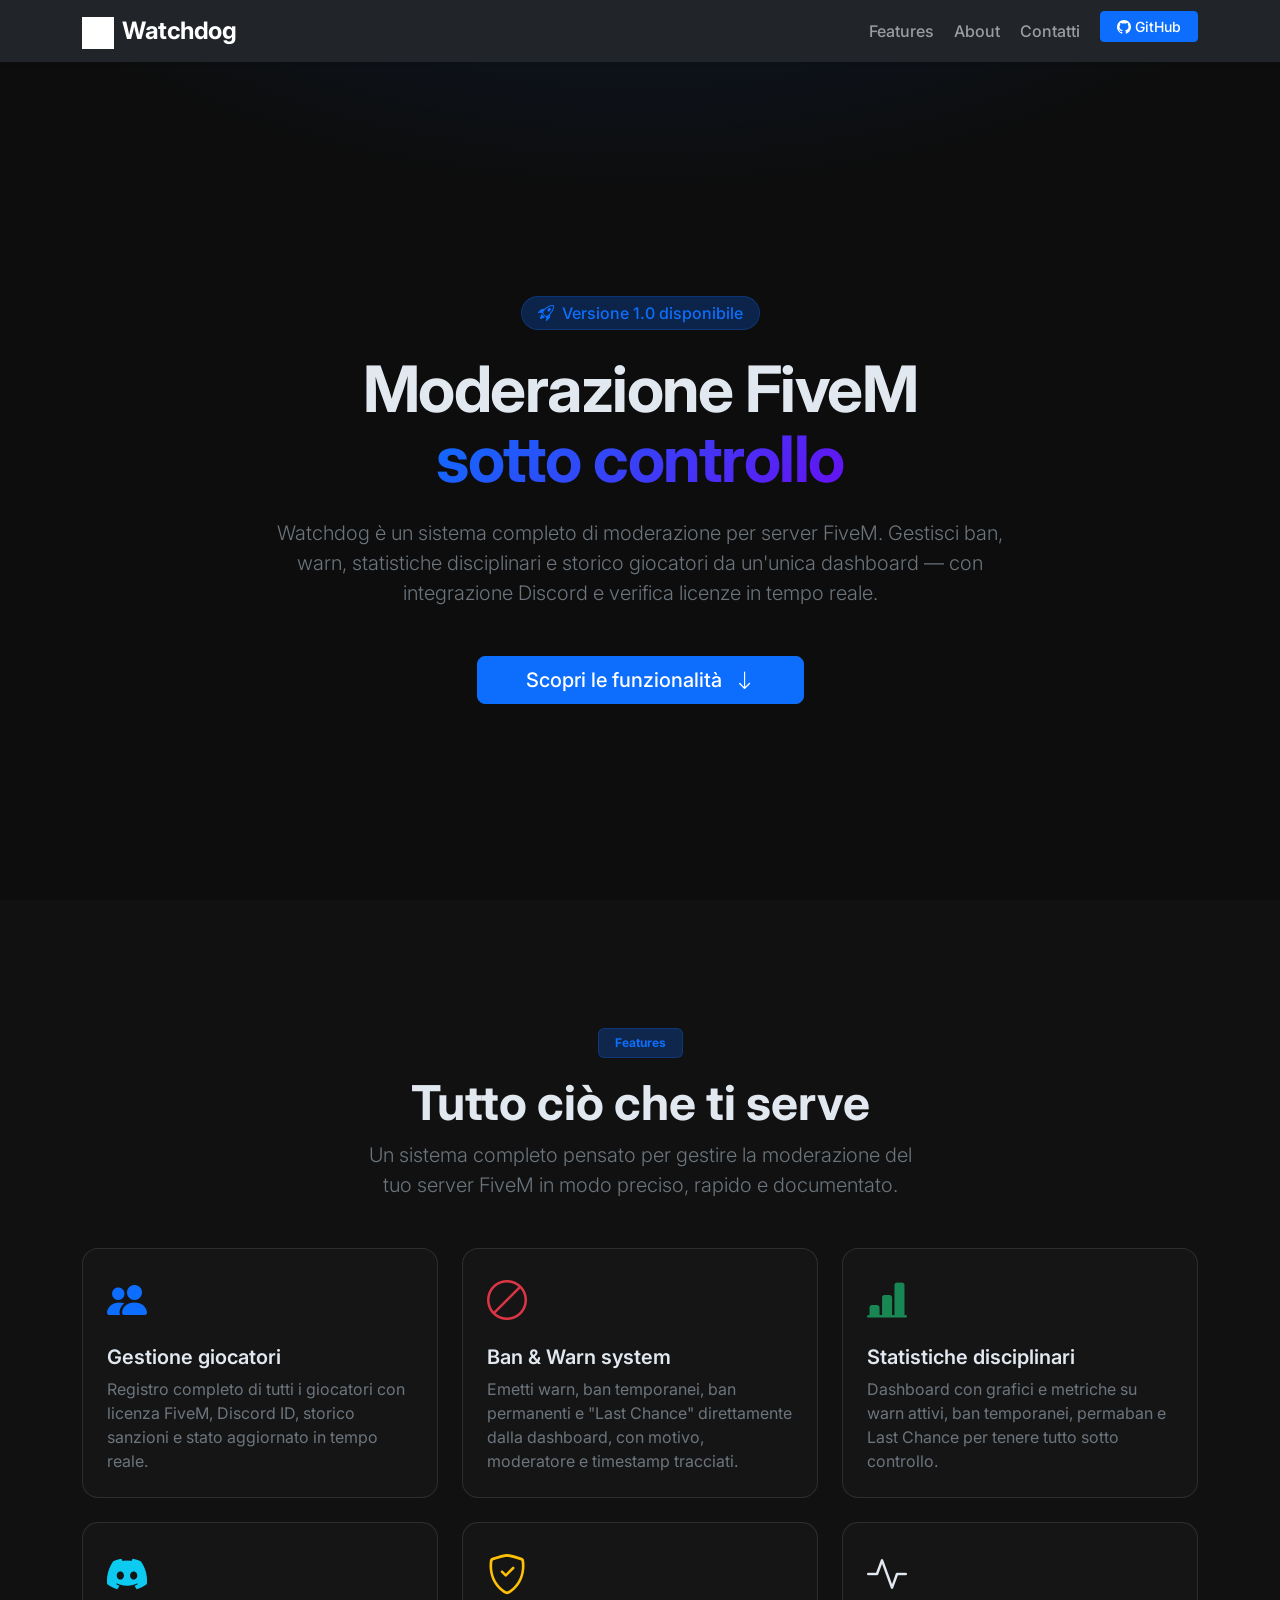
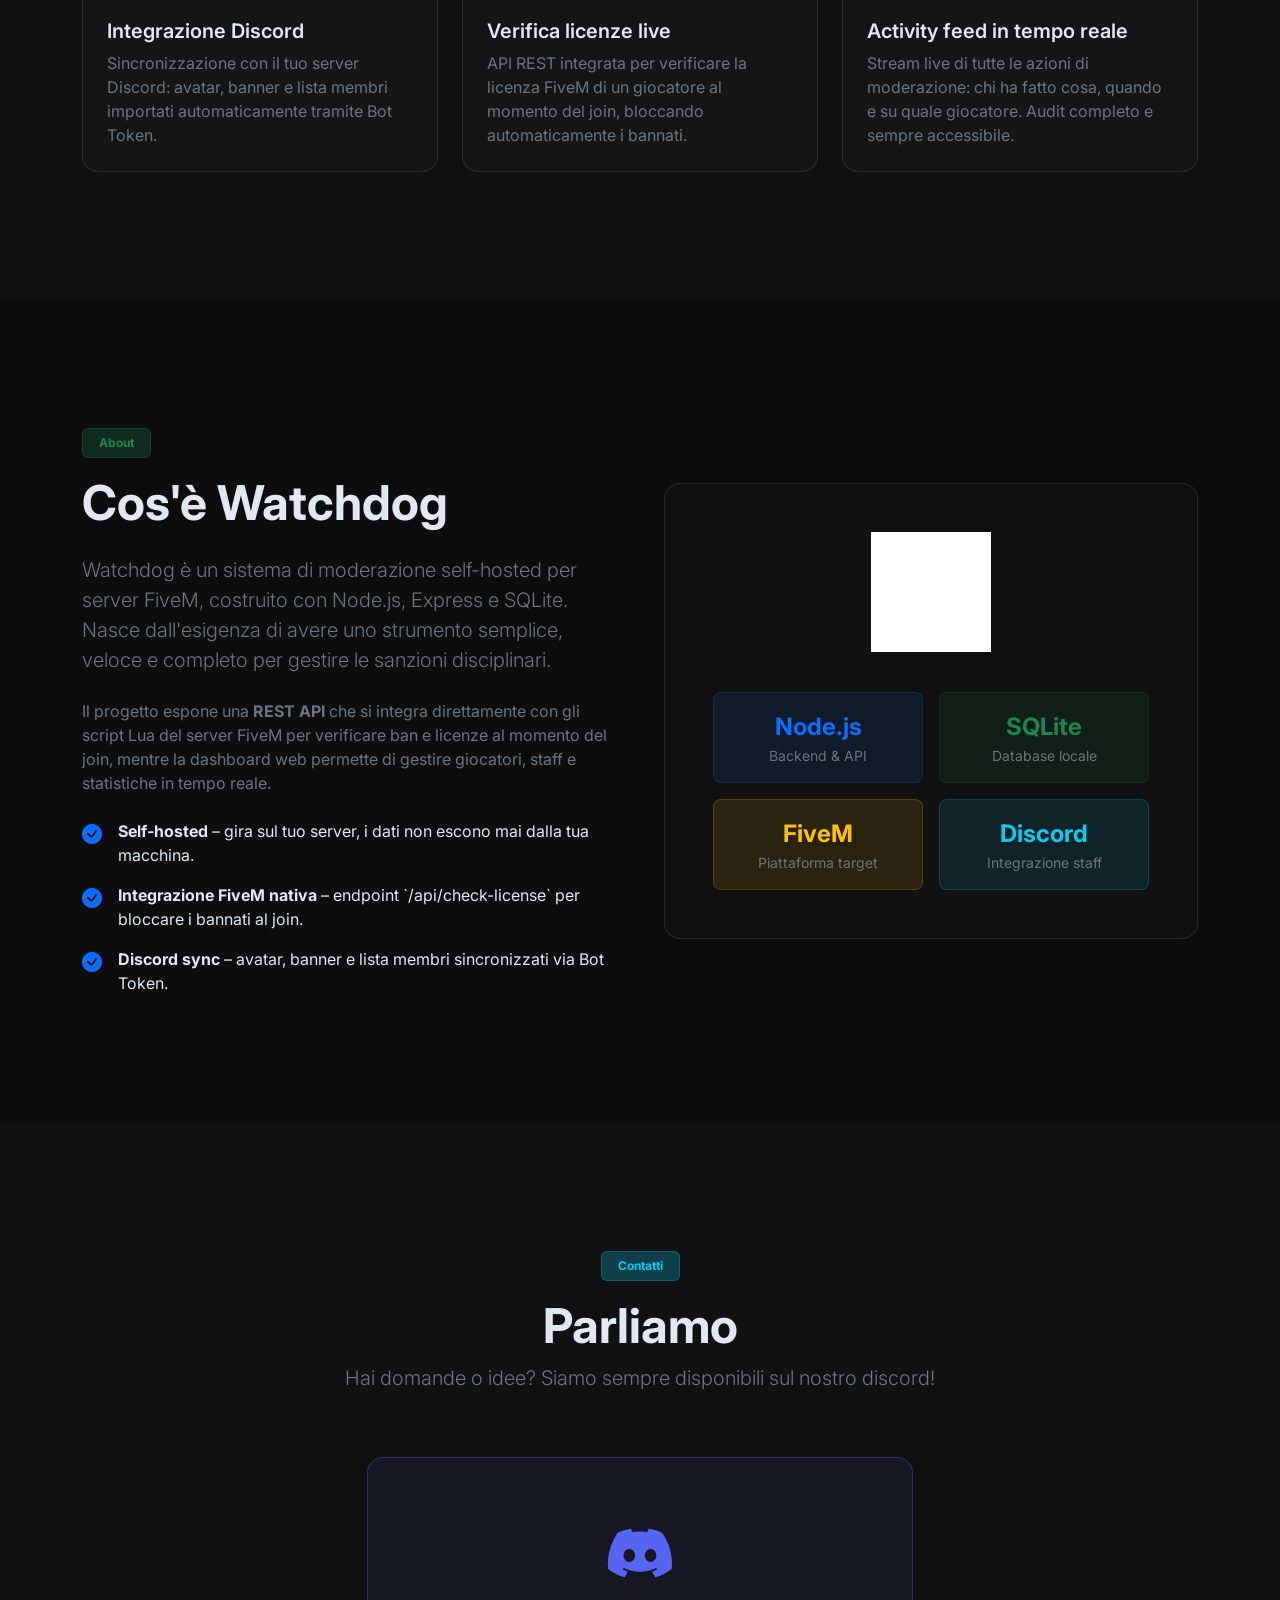
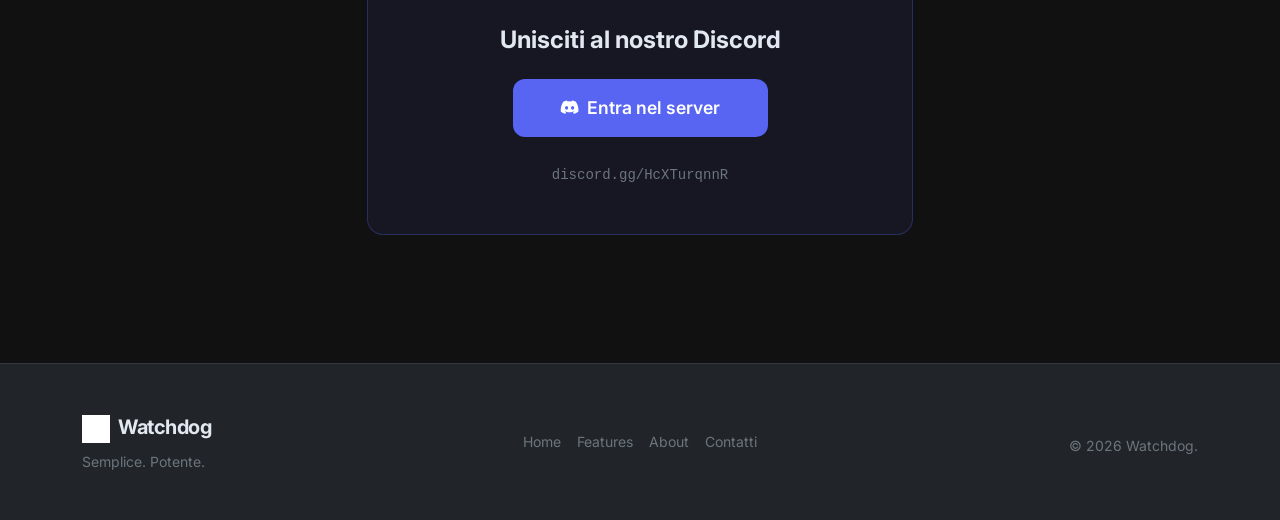
==== index.html @ 9757ef8c "Add wolf logo as favicon and replace all shield icons" ====
<!DOCTYPE html>
<html lang="it" data-bs-theme="dark">
<head>
  <meta charset="UTF-8" />
  <meta name="viewport" content="width=device-width, initial-scale=1.0" />
  <title>Watchdog</title>
  <meta name="description" content="Watchdog – Il tuo progetto personale." />
  <link rel="icon" type="image/png" href="assets/img/logo.png" />

  <!-- Bootstrap 5 CSS -->
  <link href="https://cdn.jsdelivr.net/npm/bootstrap@5.3.3/dist/css/bootstrap.min.css" rel="stylesheet" />
  <!-- Bootstrap Icons -->
  <link href="https://cdn.jsdelivr.net/npm/bootstrap-icons@1.11.3/font/bootstrap-icons.css" rel="stylesheet" />
  <!-- Custom CSS -->
  <link rel="stylesheet" href="assets/css/style.css" />
</head>
<body>

  <!-- ==================== NAVBAR ==================== -->
  <nav class="navbar navbar-expand-lg navbar-dark fixed-top bg-dark bg-opacity-90 shadow-sm">
    <div class="container">
      <a class="navbar-brand fw-bold fs-4" href="#">
        <img src="assets/img/logo.png" alt="Watchdog" width="32" height="32" class="me-2" style="filter: brightness(0) invert(1);">Watchdog
      </a>
      <button class="navbar-toggler" type="button" data-bs-toggle="collapse" data-bs-target="#navbarNav">
        <span class="navbar-toggler-icon"></span>
      </button>
      <div class="collapse navbar-collapse" id="navbarNav">
        <ul class="navbar-nav ms-auto gap-1">
          <li class="nav-item"><a class="nav-link" href="#features">Features</a></li>
          <li class="nav-item"><a class="nav-link" href="#about">About</a></li>
          <li class="nav-item"><a class="nav-link" href="#contact">Contatti</a></li>
          <li class="nav-item ms-2">
            <a class="btn btn-primary btn-sm px-3" href="https://github.com/" target="_blank">
              <i class="bi bi-github me-1"></i>GitHub
            </a>
          </li>
        </ul>
      </div>
    </div>
  </nav>

  <!-- ==================== HERO ==================== -->
  <section id="hero" class="hero-section d-flex align-items-center text-center">
    <div class="container py-5">
      <div class="row justify-content-center">
        <div class="col-lg-8">
          <div class="hero-badge badge bg-primary bg-opacity-25 text-primary border border-primary border-opacity-25 px-3 py-2 mb-4 fs-6">
            <i class="bi bi-rocket-takeoff me-1"></i> Versione 1.0 disponibile
          </div>
          <h1 class="display-3 fw-bold mb-4 hero-title">
            Moderazione FiveM<br/><span class="text-gradient">sotto controllo</span>
          </h1>
          <p class="lead text-secondary mb-5">
            Watchdog è un sistema completo di moderazione per server FiveM. Gestisci ban, warn, statistiche disciplinari e storico giocatori da un'unica dashboard — con integrazione Discord e verifica licenze in tempo reale.
          </p>
          <div class="d-flex flex-wrap gap-3 justify-content-center">
            <a href="#features" class="btn btn-primary btn-lg px-5">
              Scopri le funzionalità <i class="bi bi-arrow-down ms-2"></i>
            </a>
          </div>
        </div>
      </div>


    </div>
  </section>

  <!-- ==================== FEATURES ==================== -->
  <section id="features" class="py-6 bg-dark-subtle">
    <div class="container py-5">
      <div class="text-center mb-5">
        <span class="badge bg-primary bg-opacity-25 text-primary border border-primary border-opacity-25 px-3 py-2 mb-3">Features</span>
        <h2 class="display-5 fw-bold">Tutto ciò che ti serve</h2>
        <p class="text-secondary lead col-lg-6 mx-auto">Un sistema completo pensato per gestire la moderazione del tuo server FiveM in modo preciso, rapido e documentato.</p>
      </div>

      <div class="row g-4">
        <div class="col-md-6 col-lg-4">
          <div class="feature-card h-100 p-4 rounded-4 border border-secondary border-opacity-25">
            <div class="feature-icon mb-3">
              <i class="bi bi-people-fill fs-1 text-primary"></i>
            </div>
            <h5 class="fw-semibold mb-2">Gestione giocatori</h5>
            <p class="text-secondary mb-0">Registro completo di tutti i giocatori con licenza FiveM, Discord ID, storico sanzioni e stato aggiornato in tempo reale.</p>
          </div>
        </div>
        <div class="col-md-6 col-lg-4">
          <div class="feature-card h-100 p-4 rounded-4 border border-secondary border-opacity-25">
            <div class="feature-icon mb-3">
              <i class="bi bi-ban fs-1 text-danger"></i>
            </div>
            <h5 class="fw-semibold mb-2">Ban & Warn system</h5>
            <p class="text-secondary mb-0">Emetti warn, ban temporanei, ban permanenti e "Last Chance" direttamente dalla dashboard, con motivo, moderatore e timestamp tracciati.</p>
          </div>
        </div>
        <div class="col-md-6 col-lg-4">
          <div class="feature-card h-100 p-4 rounded-4 border border-secondary border-opacity-25">
            <div class="feature-icon mb-3">
              <i class="bi bi-bar-chart-line-fill fs-1 text-success"></i>
            </div>
            <h5 class="fw-semibold mb-2">Statistiche disciplinari</h5>
            <p class="text-secondary mb-0">Dashboard con grafici e metriche su warn attivi, ban temporanei, permaban e Last Chance per tenere tutto sotto controllo.</p>
          </div>
        </div>
        <div class="col-md-6 col-lg-4">
          <div class="feature-card h-100 p-4 rounded-4 border border-secondary border-opacity-25">
            <div class="feature-icon mb-3">
              <i class="bi bi-discord fs-1 text-info"></i>
            </div>
            <h5 class="fw-semibold mb-2">Integrazione Discord</h5>
            <p class="text-secondary mb-0">Sincronizzazione con il tuo server Discord: avatar, banner e lista membri importati automaticamente tramite Bot Token.</p>
          </div>
        </div>
        <div class="col-md-6 col-lg-4">
          <div class="feature-card h-100 p-4 rounded-4 border border-secondary border-opacity-25">
            <div class="feature-icon mb-3">
              <i class="bi bi-shield-check fs-1 text-warning"></i>
            </div>
            <h5 class="fw-semibold mb-2">Verifica licenze live</h5>
            <p class="text-secondary mb-0">API REST integrata per verificare la licenza FiveM di un giocatore al momento del join, bloccando automaticamente i bannati.</p>
          </div>
        </div>
        <div class="col-md-6 col-lg-4">
          <div class="feature-card h-100 p-4 rounded-4 border border-secondary border-opacity-25">
            <div class="feature-icon mb-3">
              <i class="bi bi-activity fs-1 text-purple"></i>
            </div>
            <h5 class="fw-semibold mb-2">Activity feed in tempo reale</h5>
            <p class="text-secondary mb-0">Stream live di tutte le azioni di moderazione: chi ha fatto cosa, quando e su quale giocatore. Audit completo e sempre accessibile.</p>
          </div>
        </div>
      </div>
    </div>
  </section>


  <!-- ==================== ABOUT ==================== -->
  <section id="about" class="py-6">
    <div class="container py-5">
      <div class="row align-items-center g-5">
        <div class="col-lg-6">
          <span class="badge bg-success bg-opacity-25 text-success border border-success border-opacity-25 px-3 py-2 mb-3">About</span>
          <h2 class="display-5 fw-bold mb-4">Cos'è Watchdog</h2>
          <p class="text-secondary lead mb-4">
            Watchdog è un sistema di moderazione self-hosted per server FiveM, costruito con Node.js, Express e SQLite. Nasce dall'esigenza di avere uno strumento semplice, veloce e completo per gestire le sanzioni disciplinari.
          </p>
          <p class="text-secondary mb-4">
            Il progetto espone una <strong>REST API</strong> che si integra direttamente con gli script Lua del server FiveM per verificare ban e licenze al momento del join, mentre la dashboard web permette di gestire giocatori, staff e statistiche in tempo reale.
          </p>
          <div class="d-flex flex-column gap-3">
            <div class="d-flex align-items-start gap-3">
              <div class="check-icon flex-shrink-0"><i class="bi bi-check-circle-fill text-primary fs-5"></i></div>
              <div>
                <strong>Self-hosted</strong> – gira sul tuo server, i dati non escono mai dalla tua macchina.
              </div>
            </div>
            <div class="d-flex align-items-start gap-3">
              <div class="check-icon flex-shrink-0"><i class="bi bi-check-circle-fill text-primary fs-5"></i></div>
              <div>
                <strong>Integrazione FiveM nativa</strong> – endpoint `/api/check-license` per bloccare i bannati al join.
              </div>
            </div>
            <div class="d-flex align-items-start gap-3">
              <div class="check-icon flex-shrink-0"><i class="bi bi-check-circle-fill text-primary fs-5"></i></div>
              <div>
                <strong>Discord sync</strong> – avatar, banner e lista membri sincronizzati via Bot Token.
              </div>
            </div>
          </div>
        </div>
        <div class="col-lg-6">
          <div class="about-visual rounded-4 p-5 bg-dark-subtle border border-secondary border-opacity-25 text-center">
            <img src="assets/img/logo.png" alt="Watchdog" class="mb-3" style="width: 120px; height: 120px; object-fit: contain; filter: brightness(0) invert(1);">
            <div class="row g-3 mt-2">
              <div class="col-6">
                <div class="p-3 rounded-3" style="background: rgba(13,110,253,0.1); border: 1px solid rgba(13,110,253,0.2);">
                  <div class="fw-bold text-primary fs-4">Node.js</div>
                  <div class="text-secondary small">Backend & API</div>
                </div>
              </div>
              <div class="col-6">
                <div class="p-3 rounded-3" style="background: rgba(25,135,84,0.1); border: 1px solid rgba(25,135,84,0.2);">
                  <div class="fw-bold text-success fs-4">SQLite</div>
                  <div class="text-secondary small">Database locale</div>
                </div>
              </div>
              <div class="col-6">
                <div class="p-3 rounded-3" style="background: rgba(255,193,7,0.1); border: 1px solid rgba(255,193,7,0.2);">
                  <div class="fw-bold text-warning fs-4">FiveM</div>
                  <div class="text-secondary small">Piattaforma target</div>
                </div>
              </div>
              <div class="col-6">
                <div class="p-3 rounded-3" style="background: rgba(13,202,240,0.1); border: 1px solid rgba(13,202,240,0.2);">
                  <div class="fw-bold text-info fs-4">Discord</div>
                  <div class="text-secondary small">Integrazione staff</div>
                </div>
              </div>
            </div>
          </div>
        </div>
            </div>
          </div>
        </div>
      </div>
    </div>
  </section>

  <!-- ==================== CONTACT ==================== -->
  <section id="contact" class="py-6 bg-dark-subtle">
    <div class="container py-5">
      <div class="row justify-content-center">
        <div class="col-lg-8 text-center mb-5">
          <span class="badge bg-info bg-opacity-25 text-info border border-info border-opacity-25 px-3 py-2 mb-3">Contatti</span>
          <h2 class="display-5 fw-bold">Parliamo</h2>
          <p class="text-secondary lead">Hai domande o idee? Siamo sempre disponibili sul nostro discord!</p>
        </div>
      </div>

      <!-- Discord invite box -->
      <div class="row justify-content-center">
        <div class="col-lg-6 col-md-8">
          <div class="discord-box text-center p-5 rounded-4 border border-secondary border-opacity-25" style="background: rgba(88,101,242,0.08); border-color: rgba(88,101,242,0.3) !important;">
            <div class="mb-4">
              <i class="bi bi-discord" style="font-size: 4rem; color: #5865F2;"></i>
            </div>
            <h4 class="fw-bold mb-4">Unisciti al nostro Discord</h4>
            <a href="https://discord.gg/HcXTurqnnR" target="_blank"
               class="btn btn-lg px-5 py-3 fw-semibold"
               style="background: #5865F2; color: #fff; border: none; border-radius: 12px; font-size: 1.1rem; transition: transform 0.2s, box-shadow 0.2s;"
               onmouseover="this.style.transform='translateY(-3px)';this.style.boxShadow='0 8px 24px rgba(88,101,242,0.4)';"
               onmouseout="this.style.transform='';this.style.boxShadow='';">
              <i class="bi bi-discord me-2"></i>Entra nel server
            </a>
            <div class="mt-4">
              <code class="text-secondary small">discord.gg/HcXTurqnnR</code>
            </div>
          </div>
        </div>
      </div>
    </div>
  </section>


  <!-- ==================== FOOTER ==================== -->
  <footer class="footer py-5 bg-dark border-top border-secondary border-opacity-25">
    <div class="container">
      <div class="row align-items-center">
        <div class="col-md-4 mb-3 mb-md-0">
          <a class="navbar-brand fw-bold fs-5" href="#">
            <img src="assets/img/logo.png" alt="Watchdog" width="28" height="28" class="me-2" style="filter: brightness(0) invert(1);">Watchdog
          </a>
          <p class="text-secondary small mt-2 mb-0">Semplice. Potente.</p>
        </div>
        <div class="col-md-4 text-center mb-3 mb-md-0">
          <div class="d-flex gap-3 justify-content-center">
            <a href="#hero" class="text-secondary text-decoration-none small hover-primary">Home</a>
            <a href="#features" class="text-secondary text-decoration-none small">Features</a>
            <a href="#about" class="text-secondary text-decoration-none small">About</a>
            <a href="#contact" class="text-secondary text-decoration-none small">Contatti</a>
          </div>
        </div>
        <div class="col-md-4 text-md-end">
          <p class="text-secondary small mt-2 mb-0">&copy; 2026 Watchdog.</p>
        </div>
      </div>
    </div>
  </footer>

  <!-- Bootstrap 5 JS -->
  <script src="https://cdn.jsdelivr.net/npm/bootstrap@5.3.3/dist/js/bootstrap.bundle.min.js"></script>
  <!-- Custom JS -->
  <script src="assets/js/main.js"></script>
</body>
</html>
---- assets/css/style.css ----
/* ================================================
   Watchdog – Custom Styles (Dark Mode)
   ================================================ */

/* ---- Google Fonts ---- */
@import url('https://fonts.googleapis.com/css2?family=Inter:wght@400;500;600;700;800&display=swap');

/* ---- Base ---- */
:root {
  --bs-body-font-family: 'Inter', system-ui, sans-serif;
  --color-gradient-start: #0d6efd;
  --color-gradient-end:   #6610f2;
  --section-py: 5rem;
}

html {
  scroll-behavior: smooth;
  scroll-padding-top: 72px; /* navbar height offset */
}

body {
  font-family: var(--bs-body-font-family);
  background-color: #0d0d0d;
  color: #e2e8f0;
}

/* ---- Gradient text ---- */
.text-gradient {
  background: linear-gradient(135deg, var(--color-gradient-start), var(--color-gradient-end));
  -webkit-background-clip: text;
  -webkit-text-fill-color: transparent;
  background-clip: text;
}

/* ---- Navbar ---- */
.navbar {
  backdrop-filter: blur(12px);
  -webkit-backdrop-filter: blur(12px);
  transition: background-color 0.3s ease;
}

.navbar-brand {
  letter-spacing: -0.5px;
}

.nav-link {
  font-weight: 500;
  transition: color 0.2s;
}

.nav-link:hover {
  color: #0d6efd !important;
}

/* ---- Hero ---- */
.hero-section {
  min-height: 100vh;
  padding-top: 100px;
  background:
    radial-gradient(ellipse 80% 60% at 50% -20%, rgba(13,110,253,0.15) 0%, transparent 70%),
    #0d0d0d;
}

.hero-title {
  line-height: 1.1;
  letter-spacing: -1.5px;
}

.hero-badge {
  display: inline-block;
  border-radius: 50rem !important;
  font-weight: 500;
}

/* ---- Stat cards ---- */
.stat-card {
  background: rgba(255,255,255,0.03);
  transition: transform 0.2s, box-shadow 0.2s;
}

.stat-card:hover {
  transform: translateY(-4px);
  box-shadow: 0 8px 24px rgba(13,110,253,0.15);
}

/* ---- Section spacing ---- */
.py-6 {
  padding-top: var(--section-py);
  padding-bottom: var(--section-py);
}

.bg-dark-subtle {
  background-color: #111 !important;
}

/* ---- Feature cards ---- */
.feature-card {
  background: rgba(255,255,255,0.02);
  transition: transform 0.25s ease, box-shadow 0.25s ease, border-color 0.25s ease;
}

.feature-card:hover {
  transform: translateY(-6px);
  box-shadow: 0 12px 32px rgba(0,0,0,0.4);
  border-color: rgba(13,110,253,0.4) !important;
}

.feature-icon {
  width: 56px;
  height: 56px;
  display: flex;
  align-items: center;
}

/* ---- About ---- */
.about-visual {
  transition: transform 0.3s ease;
}
.about-visual:hover {
  transform: translateY(-4px);
}

/* ---- Contact cards ---- */
.contact-card {
  background: rgba(255,255,255,0.02);
  transition: transform 0.25s, box-shadow 0.25s;
}

.contact-card:hover {
  transform: translateY(-6px);
  box-shadow: 0 12px 32px rgba(0,0,0,0.4);
}

/* ---- Form controls ---- */
.form-control::placeholder {
  color: #4a5568;
}

.form-control:focus {
  border-color: #0d6efd !important;
  box-shadow: 0 0 0 3px rgba(13,110,253,0.2) !important;
  background-color: #1a1a2e !important;
}

/* ---- Buttons ---- */
.btn {
  font-weight: 500;
  transition: transform 0.15s ease, box-shadow 0.15s ease;
}

.btn-primary:hover {
  transform: translateY(-2px);
  box-shadow: 0 6px 20px rgba(13,110,253,0.4);
}

.btn-outline-light:hover {
  transform: translateY(-2px);
}

/* ---- Footer ---- */
.footer a {
  transition: color 0.2s;
}

.footer a:hover {
  color: #0d6efd !important;
}

/* ---- Scroll reveal animation ---- */
.reveal {
  opacity: 0;
  transform: translateY(30px);
  transition: opacity 0.6s ease, transform 0.6s ease;
}

.reveal.visible {
  opacity: 1;
  transform: translateY(0);
}

/* ---- Responsive tweaks ---- */
@media (max-width: 768px) {
  .hero-title {
    font-size: 2.5rem;
    letter-spacing: -0.5px;
  }
  :root {
    --section-py: 3rem;
  }
}
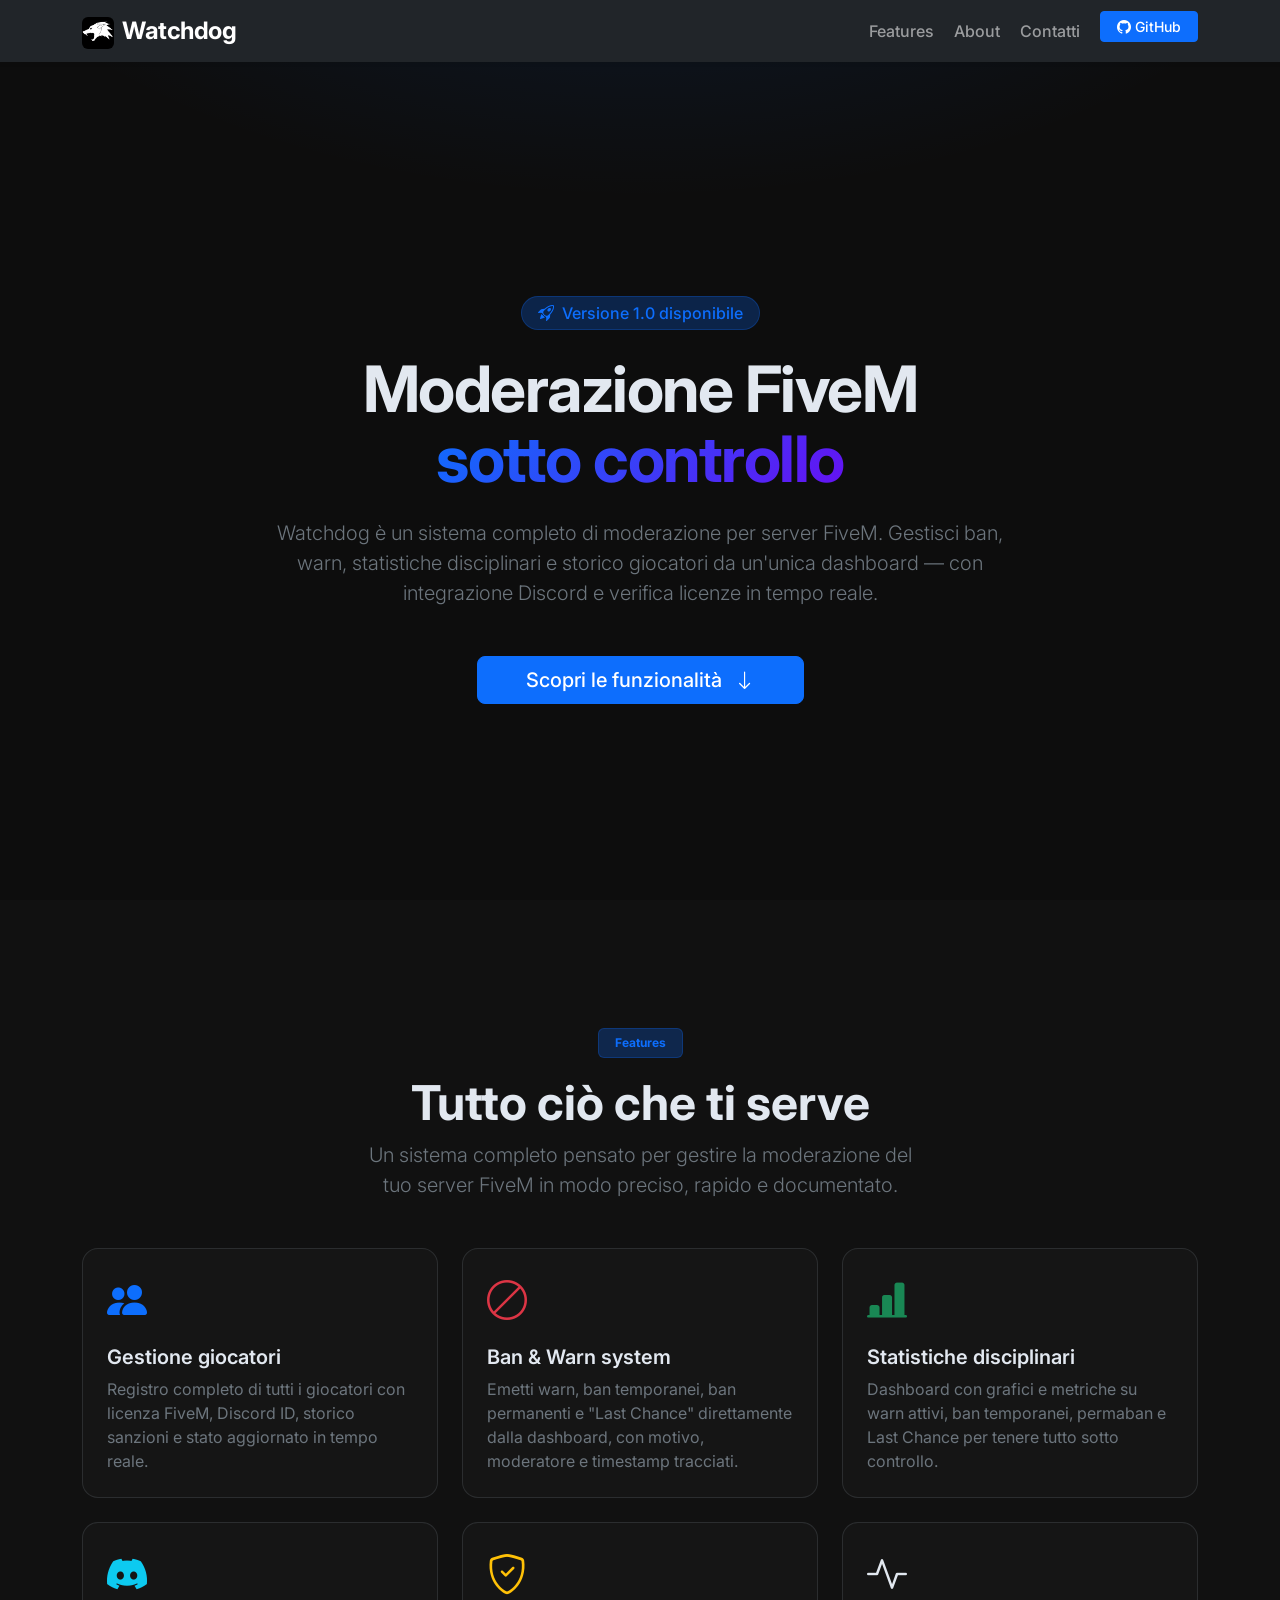
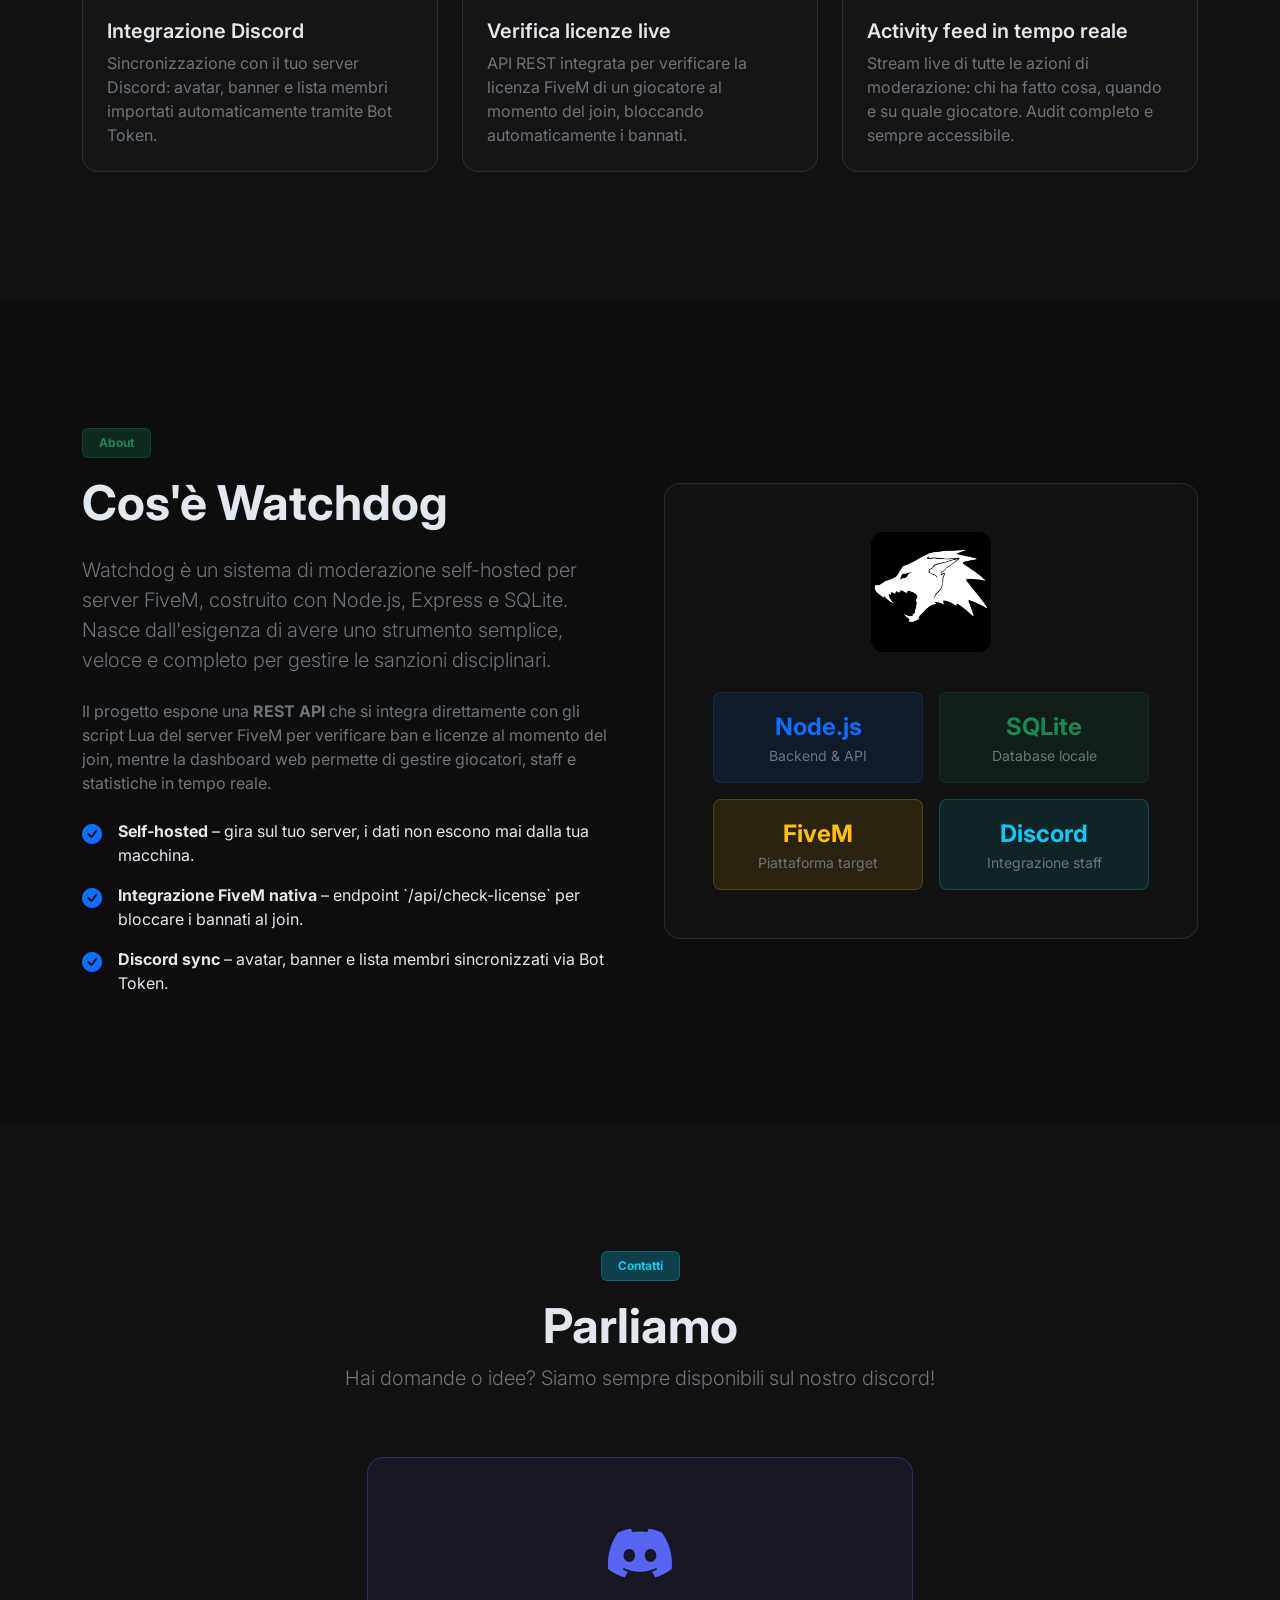
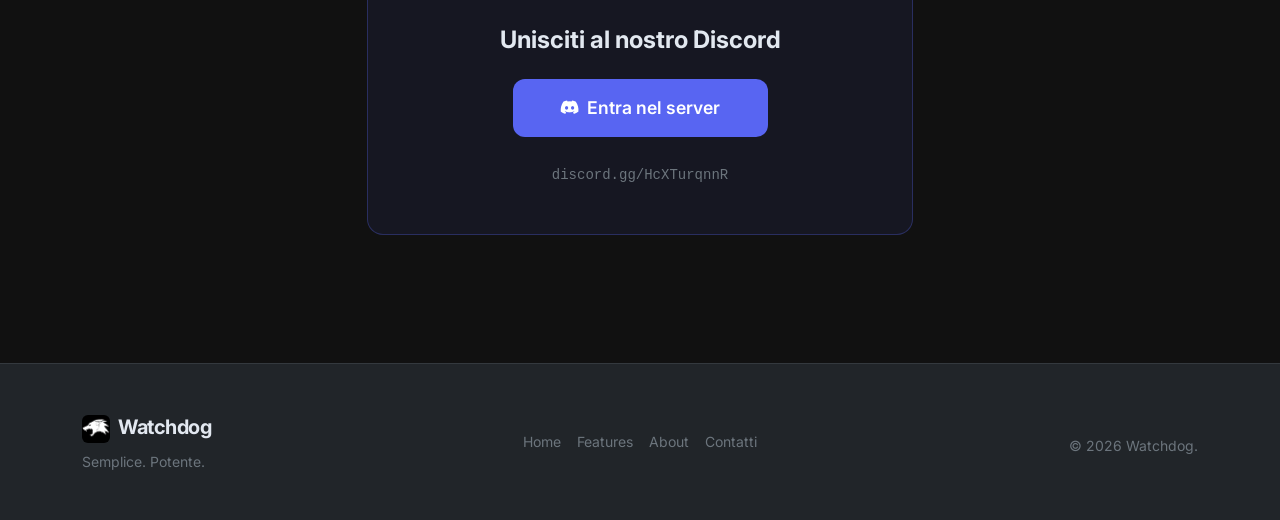
==== commit 4e86296c: "Fix logo display: remove broken CSS filter" ====
--- a/index.html
+++ b/index.html
@@ -20,7 +20,7 @@
   <nav class="navbar navbar-expand-lg navbar-dark fixed-top bg-dark bg-opacity-90 shadow-sm">
     <div class="container">
       <a class="navbar-brand fw-bold fs-4" href="#">
-        <img src="assets/img/logo.png" alt="Watchdog" width="32" height="32" class="me-2" style="filter: brightness(0) invert(1);">Watchdog
+        <img src="assets/img/logo.png" alt="Watchdog" width="32" height="32" class="me-2" style="border-radius: 6px;">Watchdog
       </a>
       <button class="navbar-toggler" type="button" data-bs-toggle="collapse" data-bs-target="#navbarNav">
         <span class="navbar-toggler-icon"></span>
@@ -171,7 +171,7 @@
         </div>
         <div class="col-lg-6">
           <div class="about-visual rounded-4 p-5 bg-dark-subtle border border-secondary border-opacity-25 text-center">
-            <img src="assets/img/logo.png" alt="Watchdog" class="mb-3" style="width: 120px; height: 120px; object-fit: contain; filter: brightness(0) invert(1);">
+            <img src="assets/img/logo.png" alt="Watchdog" class="mb-3" style="width: 120px; height: 120px; object-fit: contain; border-radius: 12px;">
             <div class="row g-3 mt-2">
               <div class="col-6">
                 <div class="p-3 rounded-3" style="background: rgba(13,110,253,0.1); border: 1px solid rgba(13,110,253,0.2);">
@@ -249,7 +249,7 @@
       <div class="row align-items-center">
         <div class="col-md-4 mb-3 mb-md-0">
           <a class="navbar-brand fw-bold fs-5" href="#">
-            <img src="assets/img/logo.png" alt="Watchdog" width="28" height="28" class="me-2" style="filter: brightness(0) invert(1);">Watchdog
+            <img src="assets/img/logo.png" alt="Watchdog" width="28" height="28" class="me-2" style="border-radius: 6px;">Watchdog
           </a>
           <p class="text-secondary small mt-2 mb-0">Semplice. Potente.</p>
         </div>
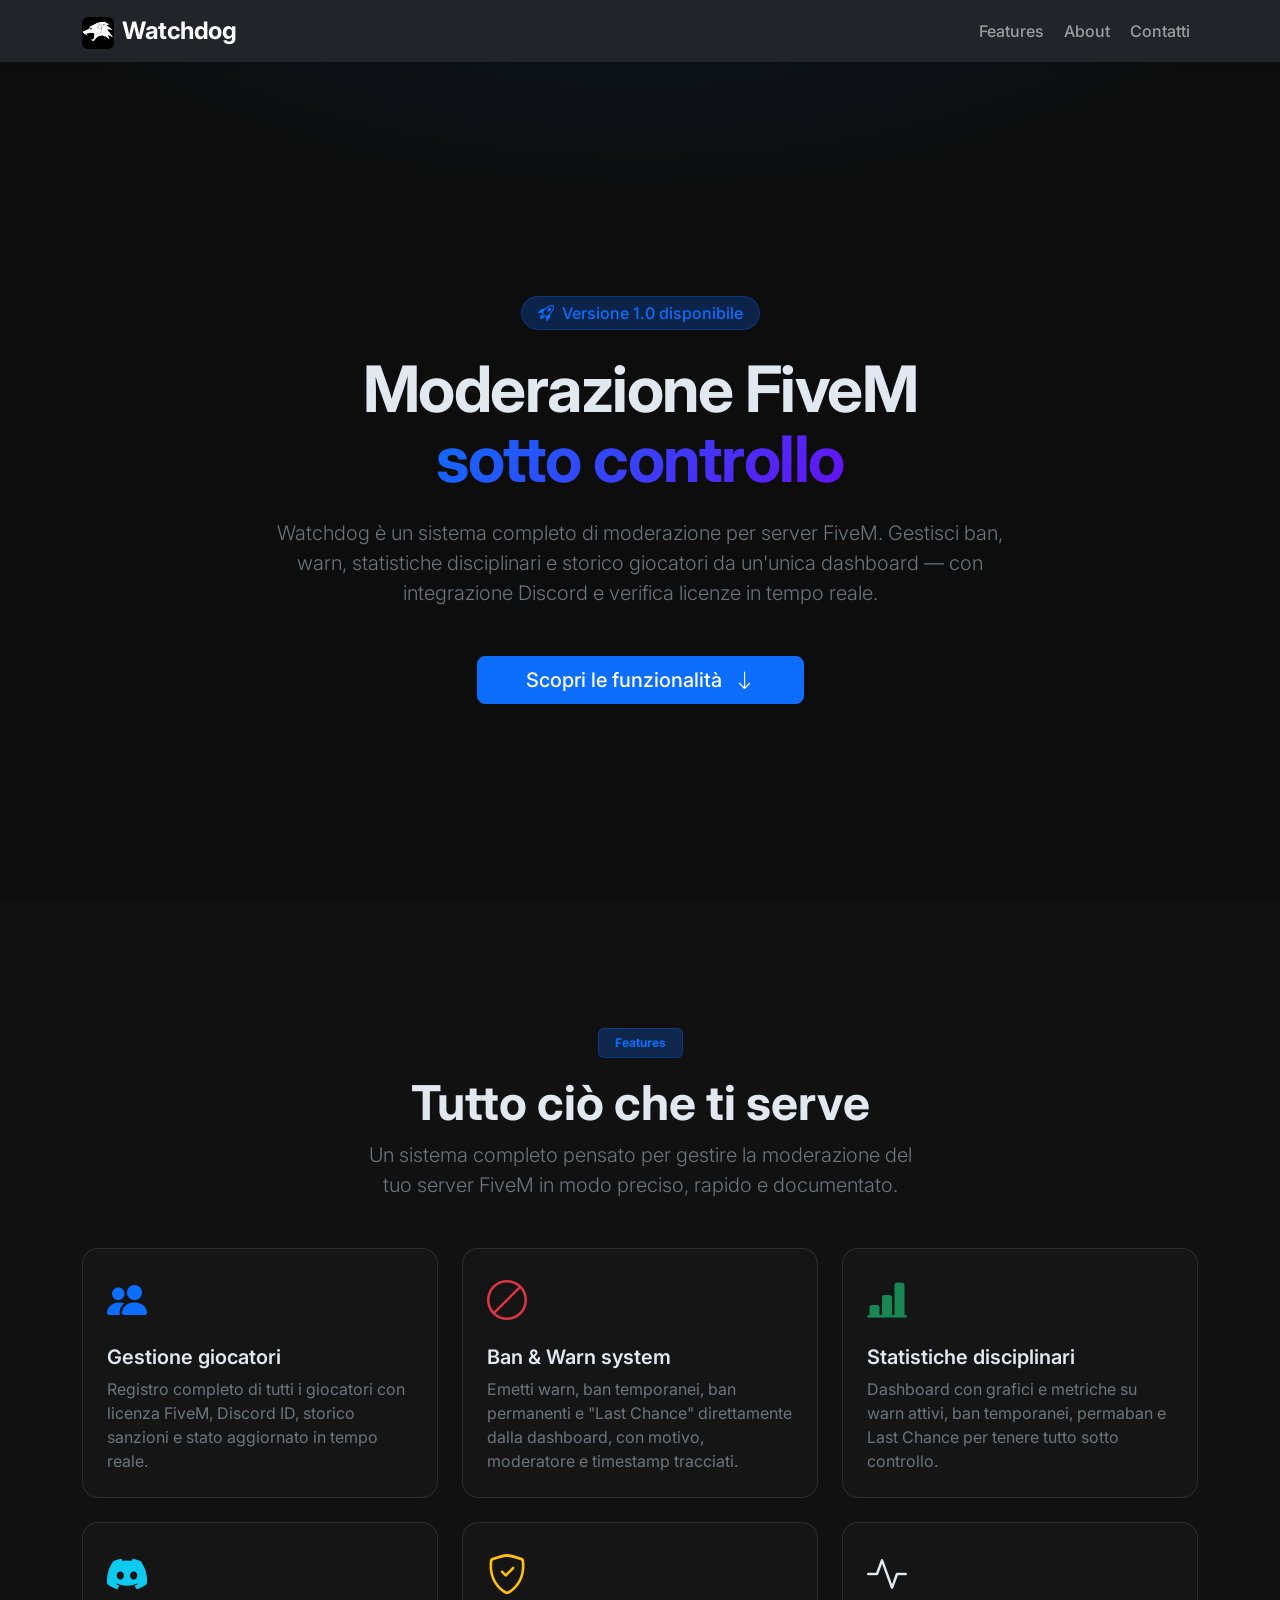
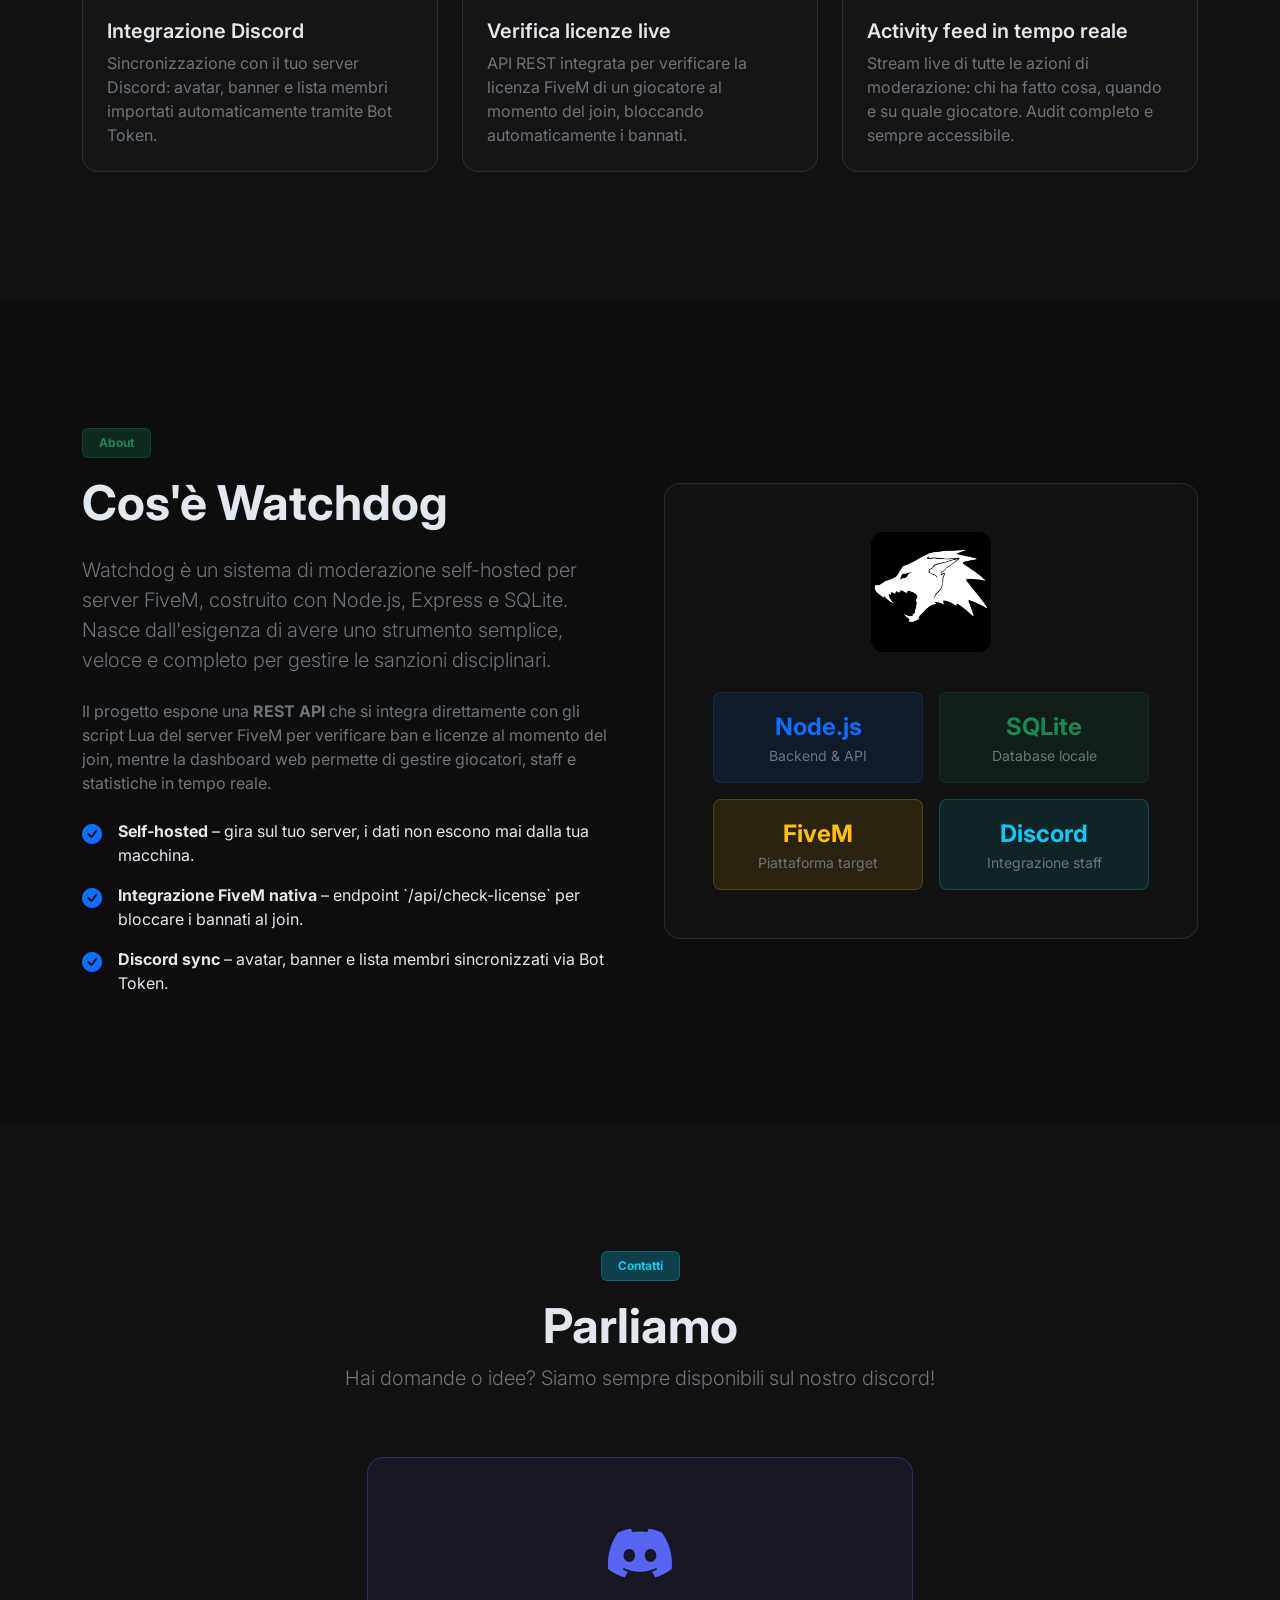
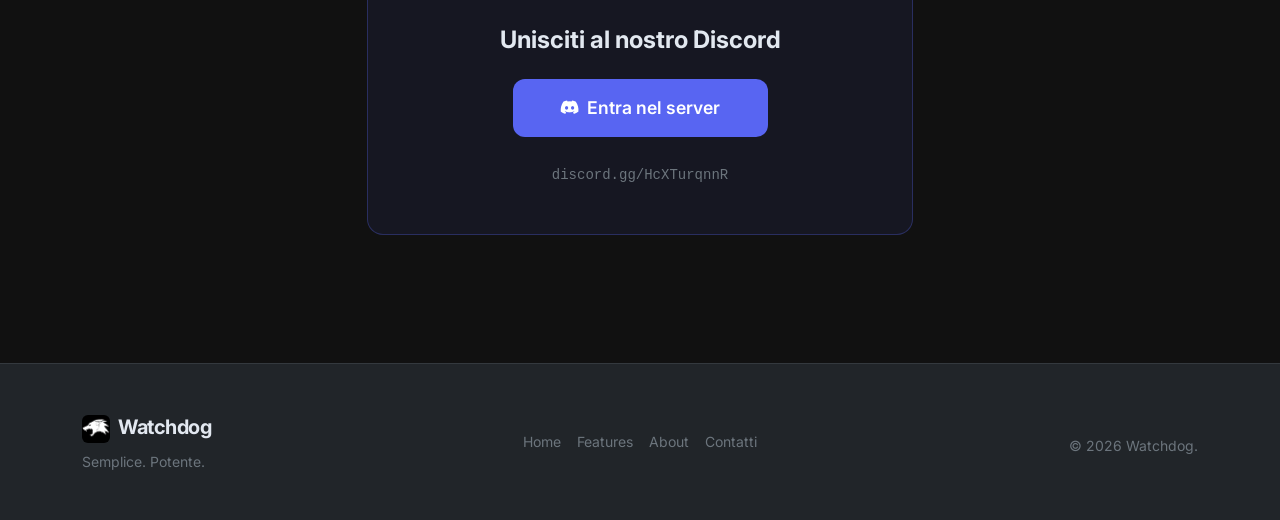
==== commit 022ba7ce: "Remove GitHub button from navbar" ====
--- a/index.html
+++ b/index.html
@@ -30,11 +30,6 @@
           <li class="nav-item"><a class="nav-link" href="#features">Features</a></li>
           <li class="nav-item"><a class="nav-link" href="#about">About</a></li>
           <li class="nav-item"><a class="nav-link" href="#contact">Contatti</a></li>
-          <li class="nav-item ms-2">
-            <a class="btn btn-primary btn-sm px-3" href="https://github.com/" target="_blank">
-              <i class="bi bi-github me-1"></i>GitHub
-            </a>
-          </li>
         </ul>
       </div>
     </div>
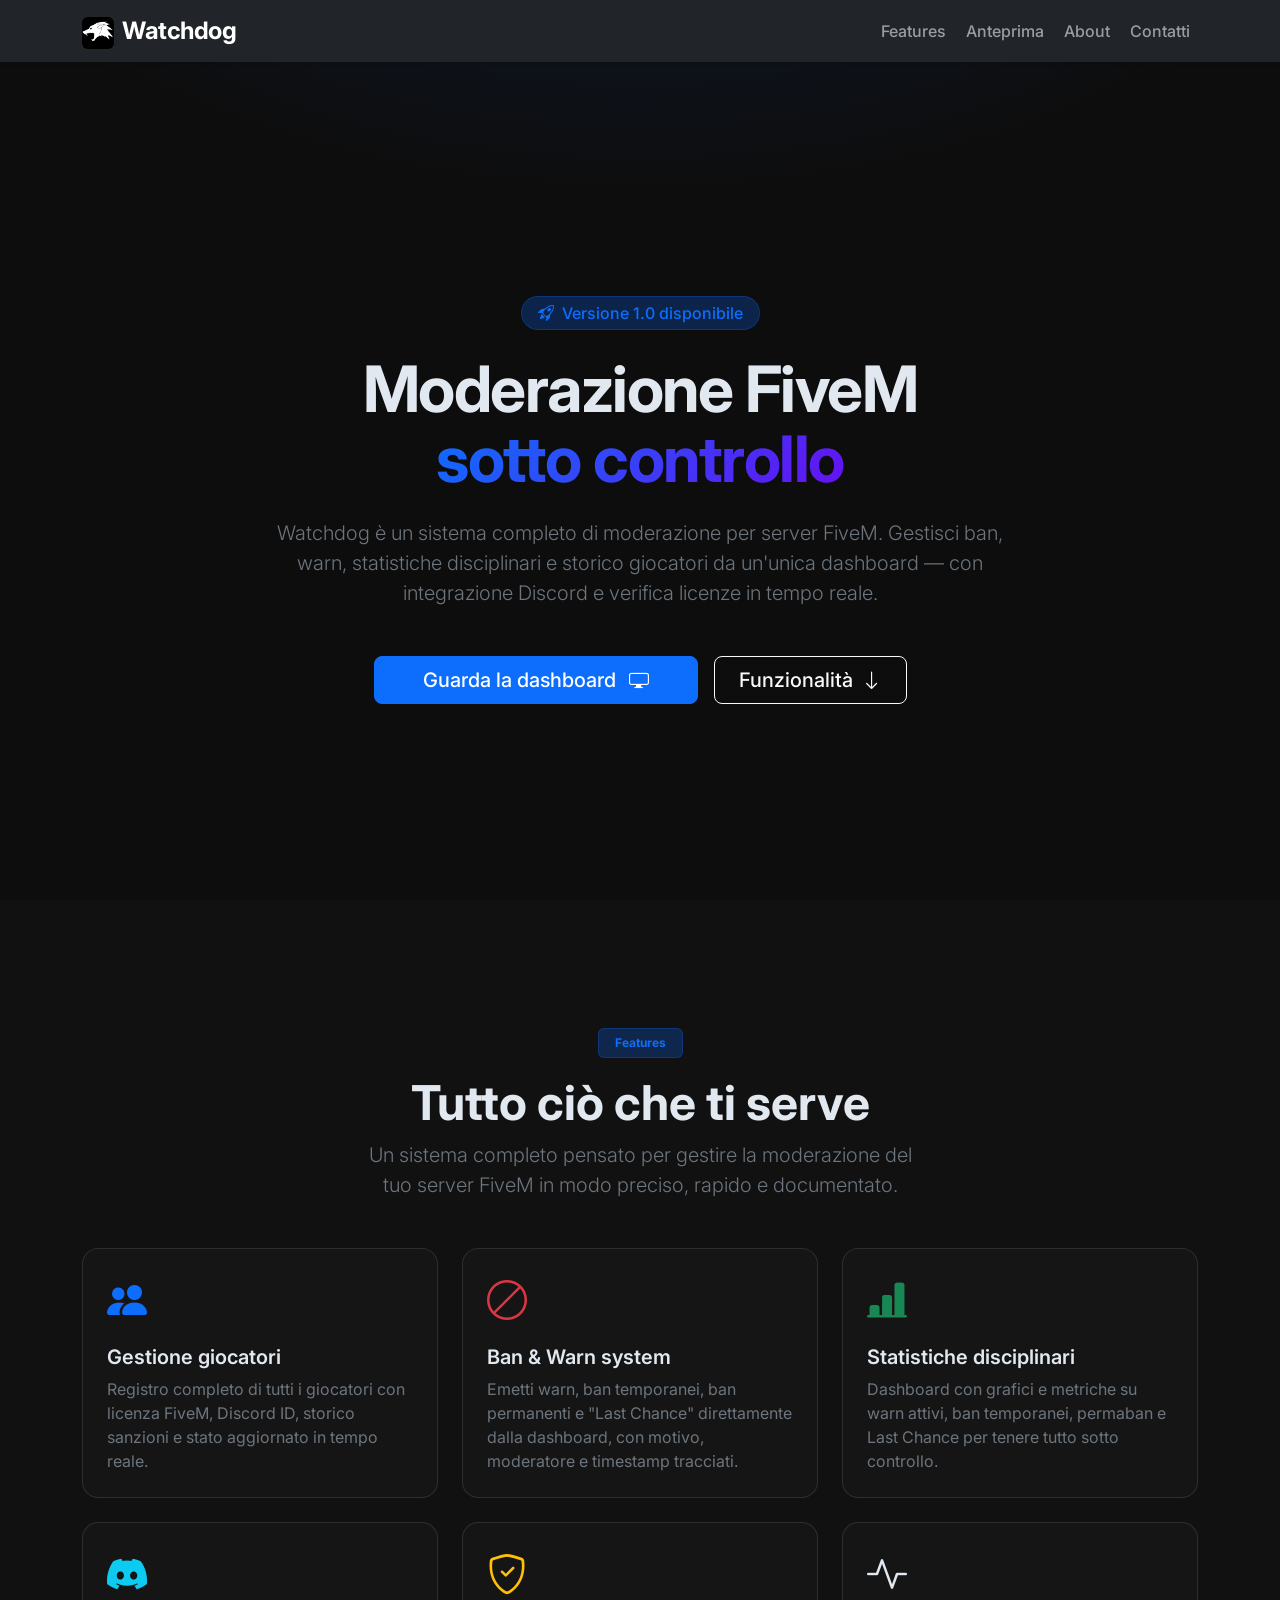
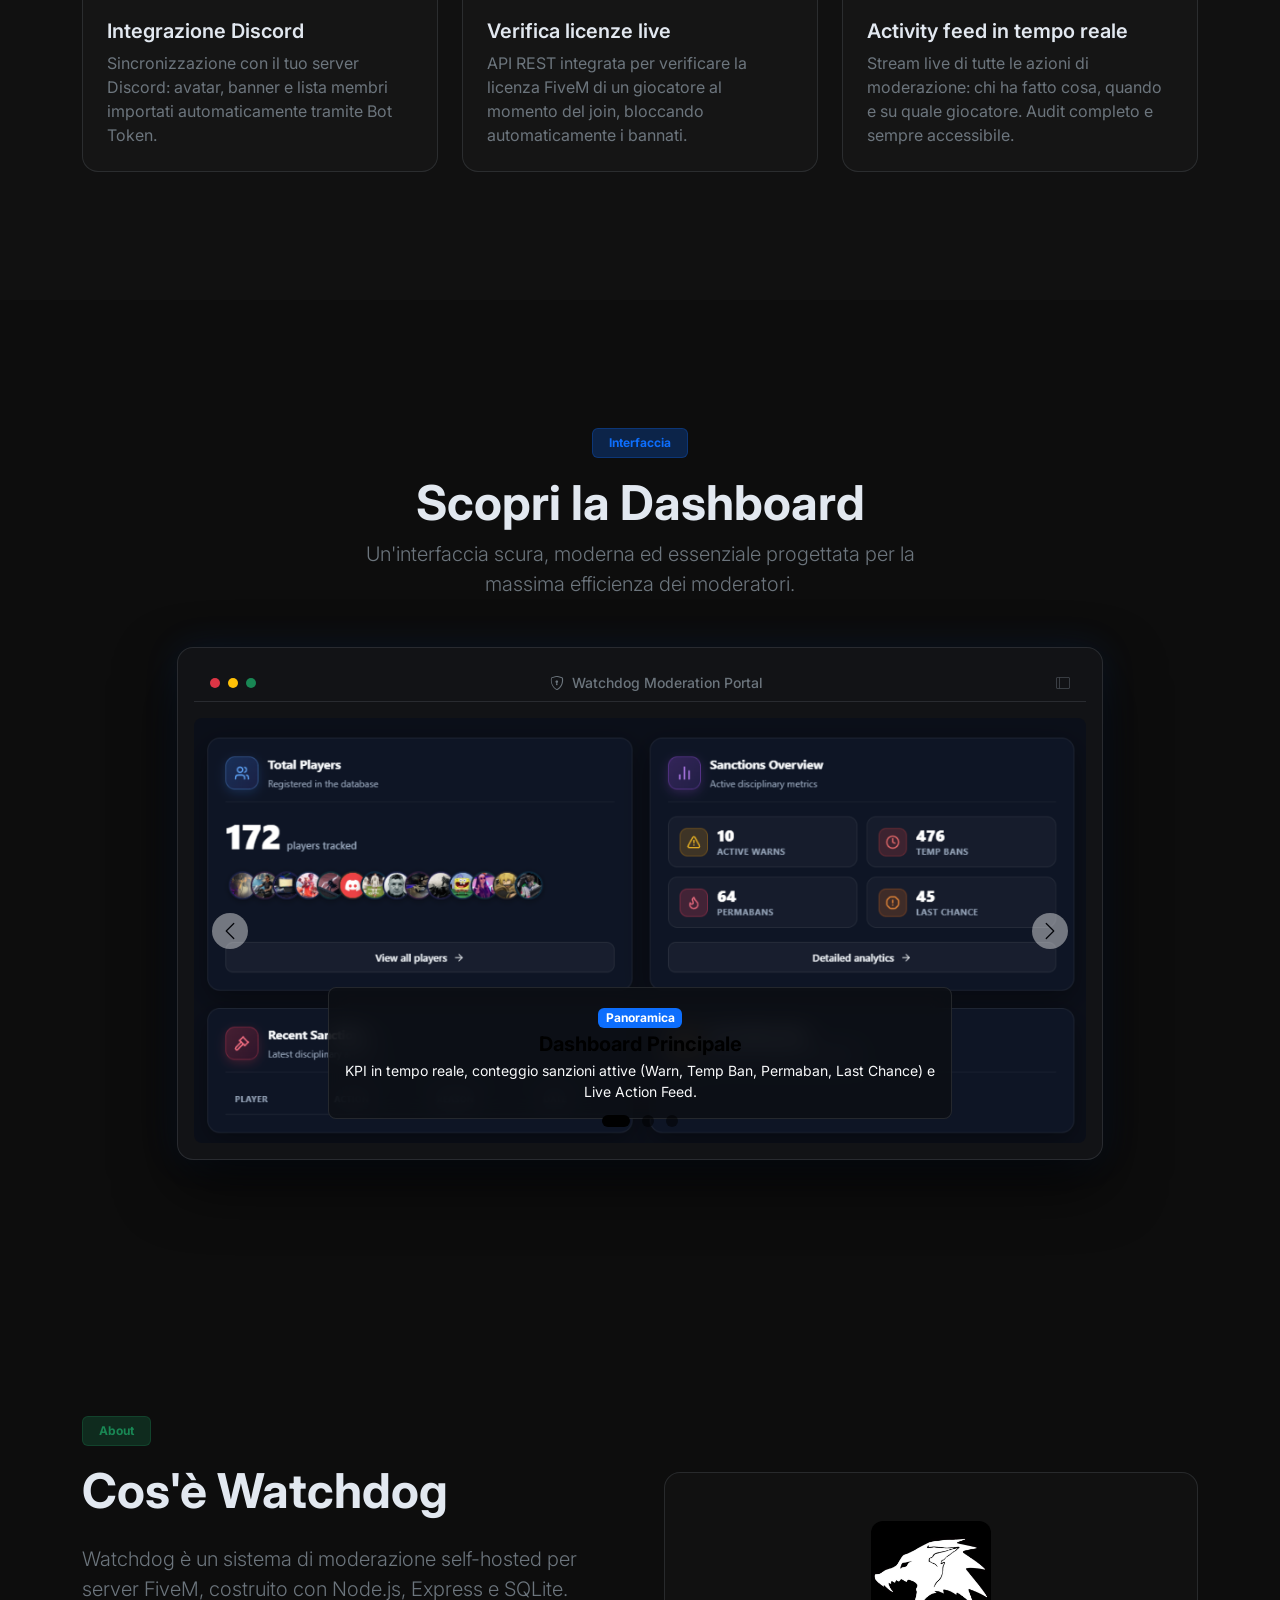
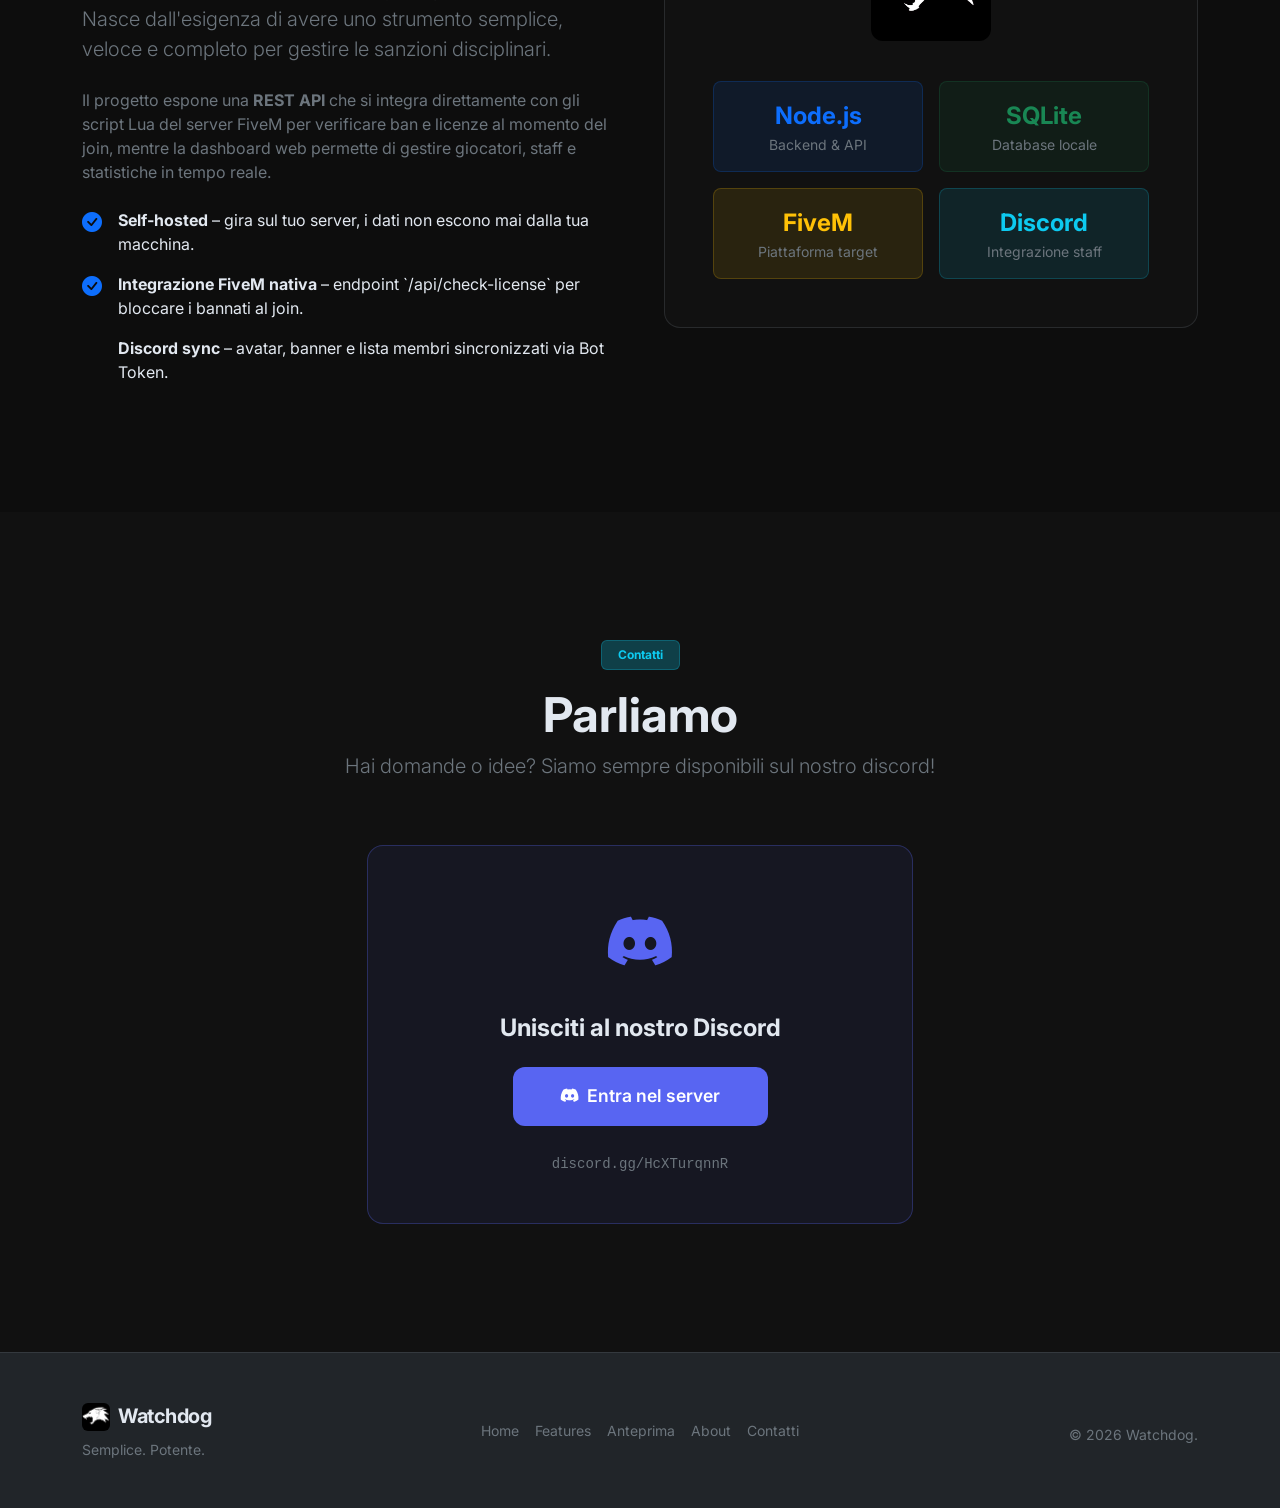
==== commit 189d3d51: "Add responsive screenshots carousel with 3 dashboard preview images" ====
--- a/index.html
+++ b/index.html
@@ -3,9 +3,25 @@
 <head>
   <meta charset="UTF-8" />
   <meta name="viewport" content="width=device-width, initial-scale=1.0" />
-  <title>Watchdog</title>
-  <meta name="description" content="Watchdog – Il tuo progetto personale." />
-  <link rel="icon" type="image/png" href="assets/img/logo.png" />
+  <title>Watchdog – Sistema di Moderazione FiveM</title>
+  <meta name="description" content="Dashboard completa per gestire ban, warn, statistiche e giocatori del tuo server FiveM. Integrazione Discord e verifica licenze in tempo reale." />
+  <link rel="icon" type="image/png" href="https://daniildostom.github.io/Watchdog/assets/img/logo.png" />
+
+  <!-- Open Graph (Discord, Telegram, WhatsApp, ecc.) -->
+  <meta property="og:type"        content="website" />
+  <meta property="og:url"         content="https://daniildostom.github.io/Watchdog/" />
+  <meta property="og:title"       content="Watchdog – Sistema di Moderazione FiveM" />
+  <meta property="og:description" content="Dashboard completa per gestire ban, warn, statistiche e giocatori del tuo server FiveM. Integrazione Discord e verifica licenze in tempo reale." />
+  <meta property="og:image"       content="https://daniildostom.github.io/Watchdog/assets/img/logo.png" />
+  <meta property="og:image:width"  content="900" />
+  <meta property="og:image:height" content="900" />
+  <meta property="og:locale"      content="it_IT" />
+
+  <!-- Twitter Card -->
+  <meta name="twitter:card"        content="summary" />
+  <meta name="twitter:title"       content="Watchdog – Sistema di Moderazione FiveM" />
+  <meta name="twitter:description" content="Dashboard completa per gestire ban, warn, statistiche e giocatori del tuo server FiveM." />
+  <meta name="twitter:image"       content="https://daniildostom.github.io/Watchdog/assets/img/logo.png" />
 
   <!-- Bootstrap 5 CSS -->
   <link href="https://cdn.jsdelivr.net/npm/bootstrap@5.3.3/dist/css/bootstrap.min.css" rel="stylesheet" />
@@ -28,6 +44,7 @@
       <div class="collapse navbar-collapse" id="navbarNav">
         <ul class="navbar-nav ms-auto gap-1">
           <li class="nav-item"><a class="nav-link" href="#features">Features</a></li>
+          <li class="nav-item"><a class="nav-link" href="#preview">Anteprima</a></li>
           <li class="nav-item"><a class="nav-link" href="#about">About</a></li>
           <li class="nav-item"><a class="nav-link" href="#contact">Contatti</a></li>
         </ul>
@@ -50,8 +67,11 @@
             Watchdog è un sistema completo di moderazione per server FiveM. Gestisci ban, warn, statistiche disciplinari e storico giocatori da un'unica dashboard — con integrazione Discord e verifica licenze in tempo reale.
           </p>
           <div class="d-flex flex-wrap gap-3 justify-content-center">
-            <a href="#features" class="btn btn-primary btn-lg px-5">
-              Scopri le funzionalità <i class="bi bi-arrow-down ms-2"></i>
+            <a href="#preview" class="btn btn-primary btn-lg px-5">
+              Guarda la dashboard <i class="bi bi-display ms-2"></i>
+            </a>
+            <a href="#features" class="btn btn-outline-light btn-lg px-4">
+              Funzionalità <i class="bi bi-arrow-down ms-1"></i>
             </a>
           </div>
         </div>
@@ -123,6 +143,91 @@
             </div>
             <h5 class="fw-semibold mb-2">Activity feed in tempo reale</h5>
             <p class="text-secondary mb-0">Stream live di tutte le azioni di moderazione: chi ha fatto cosa, quando e su quale giocatore. Audit completo e sempre accessibile.</p>
+          </div>
+        </div>
+      </div>
+    </div>
+  </section>
+
+  <!-- ==================== PREVIEW CAROUSEL ==================== -->
+  <section id="preview" class="py-6">
+    <div class="container py-5">
+      <div class="text-center mb-5">
+        <span class="badge bg-primary bg-opacity-25 text-primary border border-primary border-opacity-25 px-3 py-2 mb-3">Interfaccia</span>
+        <h2 class="display-5 fw-bold">Scopri la Dashboard</h2>
+        <p class="text-secondary lead col-lg-6 mx-auto">Un'interfaccia scura, moderna ed essenziale progettata per la massima efficienza dei moderatori.</p>
+      </div>
+
+      <div class="row justify-content-center">
+        <div class="col-lg-11 col-xl-10">
+          <div class="carousel-window-frame p-2 p-md-3 rounded-4 border border-secondary border-opacity-25 bg-dark">
+            <!-- Window header bar -->
+            <div class="d-flex align-items-center justify-content-between px-3 py-2 border-bottom border-secondary border-opacity-25 mb-3">
+              <div class="d-flex gap-2">
+                <span class="window-dot bg-danger"></span>
+                <span class="window-dot bg-warning"></span>
+                <span class="window-dot bg-success"></span>
+              </div>
+              <div class="small text-secondary fw-medium">
+                <i class="bi bi-shield-lock me-1"></i> Watchdog Moderation Portal
+              </div>
+              <div class="text-secondary small opacity-50">
+                <i class="bi bi-layout-sidebar"></i>
+              </div>
+            </div>
+
+            <!-- Carousel -->
+            <div id="watchdogCarousel" class="carousel slide carousel-fade" data-bs-ride="carousel" data-bs-interval="4500">
+              <!-- Indicators -->
+              <div class="carousel-indicators">
+                <button type="button" data-bs-target="#watchdogCarousel" data-bs-slide-to="0" class="active" aria-current="true" aria-label="Dashboard Overview"></button>
+                <button type="button" data-bs-target="#watchdogCarousel" data-bs-slide-to="1" aria-label="Statistiche & Grafici"></button>
+                <button type="button" data-bs-target="#watchdogCarousel" data-bs-slide-to="2" aria-label="Database Giocatori"></button>
+              </div>
+
+              <!-- Slides -->
+              <div class="carousel-inner rounded-3 overflow-hidden">
+                <!-- Slide 1 -->
+                <div class="carousel-item active">
+                  <img src="assets/img/preview-dashboard.png" class="d-block w-100 carousel-img" alt="Watchdog Overview Dashboard">
+                  <div class="carousel-caption d-none d-md-block p-3 rounded-3">
+                    <span class="badge bg-primary mb-1">Panoramica</span>
+                    <h5 class="fw-bold mb-1">Dashboard Principale</h5>
+                    <p class="small text-light mb-0">KPI in tempo reale, conteggio sanzioni attive (Warn, Temp Ban, Permaban, Last Chance) e Live Action Feed.</p>
+                  </div>
+                </div>
+
+                <!-- Slide 2 -->
+                <div class="carousel-item">
+                  <img src="assets/img/preview-stats.png" class="d-block w-100 carousel-img" alt="Watchdog Statistics and Trends">
+                  <div class="carousel-caption d-none d-md-block p-3 rounded-3">
+                    <span class="badge bg-success mb-1">Analytics</span>
+                    <h5 class="fw-bold mb-1">Trend & Statistiche Avanzate</h5>
+                    <p class="small text-light mb-0">Grafici interattivi con serie temporali per data, distribuzione tipologie e analisi forense del server.</p>
+                  </div>
+                </div>
+
+                <!-- Slide 3 -->
+                <div class="carousel-item">
+                  <img src="assets/img/preview-players.png" class="d-block w-100 carousel-img" alt="Watchdog Players Database">
+                  <div class="carousel-caption d-none d-md-block p-3 rounded-3">
+                    <span class="badge bg-info mb-1">Gestione</span>
+                    <h5 class="fw-bold mb-1">Database Giocatori Completo</h5>
+                    <p class="small text-light mb-0">Ricerca rapida per username o Discord ID, filtri per stato disciplinare e accesso rapido alle azioni.</p>
+                  </div>
+                </div>
+              </div>
+
+              <!-- Controls -->
+              <button class="carousel-control-prev" type="button" data-bs-target="#watchdogCarousel" data-bs-slide="prev">
+                <span class="carousel-control-prev-icon" aria-hidden="true"></span>
+                <span class="visually-hidden">Precedente</span>
+              </button>
+              <button class="carousel-control-next" type="button" data-bs-target="#watchdogCarousel" data-bs-slide="next">
+                <span class="carousel-control-next-icon" aria-hidden="true"></span>
+                <span class="visually-hidden">Successivo</span>
+              </button>
+            </div>
           </div>
         </div>
       </div>
@@ -195,9 +300,6 @@
             </div>
           </div>
         </div>
-            </div>
-          </div>
-        </div>
       </div>
     </div>
   </section>
@@ -252,6 +354,7 @@
           <div class="d-flex gap-3 justify-content-center">
             <a href="#hero" class="text-secondary text-decoration-none small hover-primary">Home</a>
             <a href="#features" class="text-secondary text-decoration-none small">Features</a>
+            <a href="#preview" class="text-secondary text-decoration-none small">Anteprima</a>
             <a href="#about" class="text-secondary text-decoration-none small">About</a>
             <a href="#contact" class="text-secondary text-decoration-none small">Contatti</a>
           </div>
--- a/assets/css/style.css
+++ b/assets/css/style.css
@@ -176,6 +176,79 @@
 .reveal.visible {
   opacity: 1;
   transform: translateY(0);
+}
+
+/* ---- Preview Carousel Window ---- */
+.carousel-window-frame {
+  background: #121316 !important;
+  box-shadow: 0 24px 60px rgba(0, 0, 0, 0.7), 0 0 35px rgba(13, 110, 253, 0.12);
+  transition: transform 0.3s ease, box-shadow 0.3s ease;
+}
+
+.carousel-window-frame:hover {
+  box-shadow: 0 28px 70px rgba(0, 0, 0, 0.8), 0 0 45px rgba(13, 110, 253, 0.22);
+}
+
+.window-dot {
+  width: 10px;
+  height: 10px;
+  border-radius: 50%;
+  display: inline-block;
+}
+
+.carousel-img {
+  width: 100%;
+  height: auto;
+  max-height: 580px;
+  object-fit: cover;
+  object-position: top center;
+  background-color: #0b0c0e;
+}
+
+.carousel-caption {
+  background: rgba(13, 15, 20, 0.82);
+  backdrop-filter: blur(12px);
+  -webkit-backdrop-filter: blur(12px);
+  border: 1px solid rgba(255, 255, 255, 0.1);
+  bottom: 24px;
+  max-width: 80%;
+  margin: 0 auto;
+}
+
+.carousel-indicators [data-bs-target] {
+  width: 12px;
+  height: 12px;
+  border-radius: 50%;
+  margin: 0 6px;
+  background-color: rgba(255, 255, 255, 0.4);
+  border: none;
+  transition: all 0.3s ease;
+}
+
+.carousel-indicators .active {
+  width: 28px;
+  border-radius: 6px;
+  background-color: #0d6efd;
+}
+
+.carousel-control-prev,
+.carousel-control-next {
+  width: 8%;
+  opacity: 0.7;
+  transition: opacity 0.2s ease;
+}
+
+.carousel-control-prev:hover,
+.carousel-control-next:hover {
+  opacity: 1;
+}
+
+.carousel-control-prev-icon,
+.carousel-control-next-icon {
+  background-color: rgba(0, 0, 0, 0.6);
+  border-radius: 50%;
+  padding: 18px;
+  background-size: 55%;
 }
 
 /* ---- Responsive tweaks ---- */
@@ -187,5 +260,9 @@
   :root {
     --section-py: 3rem;
   }
-}
-
+  .carousel-img {
+    max-height: 280px;
+  }
+}
+
+
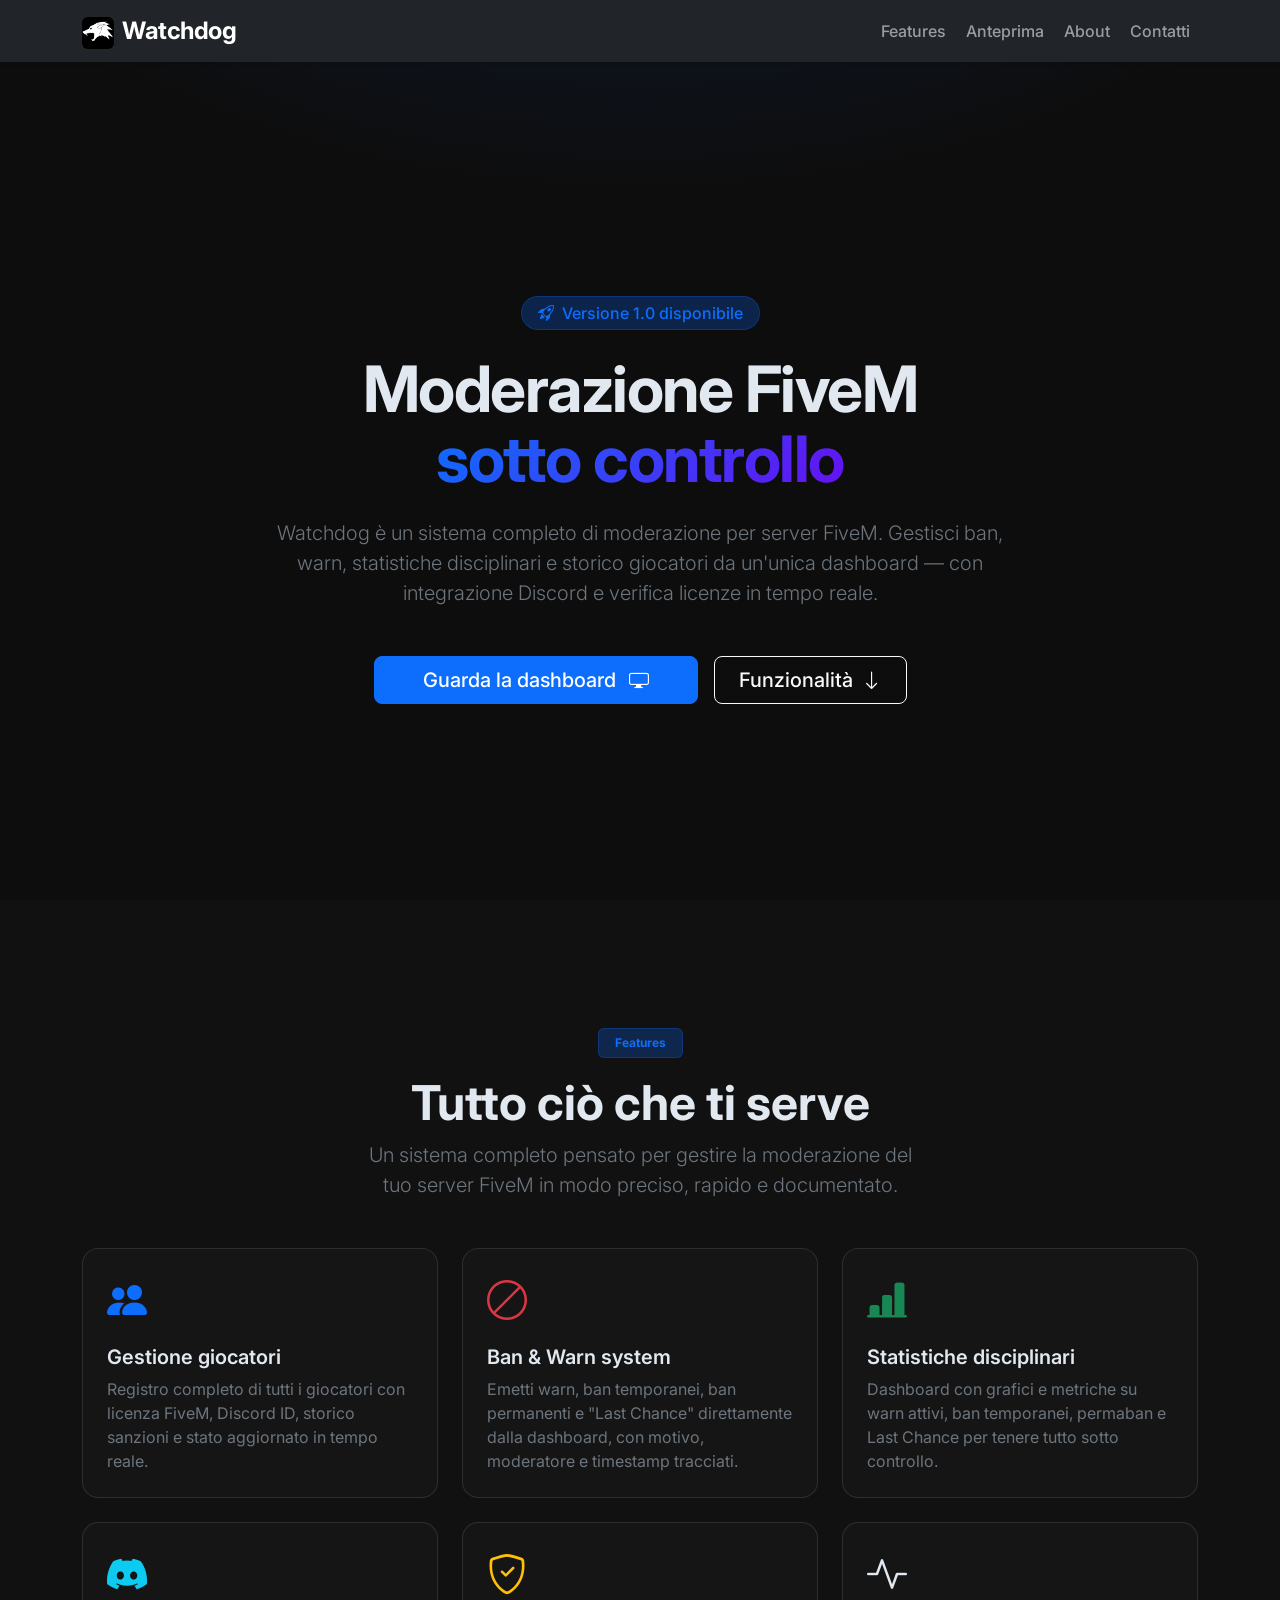
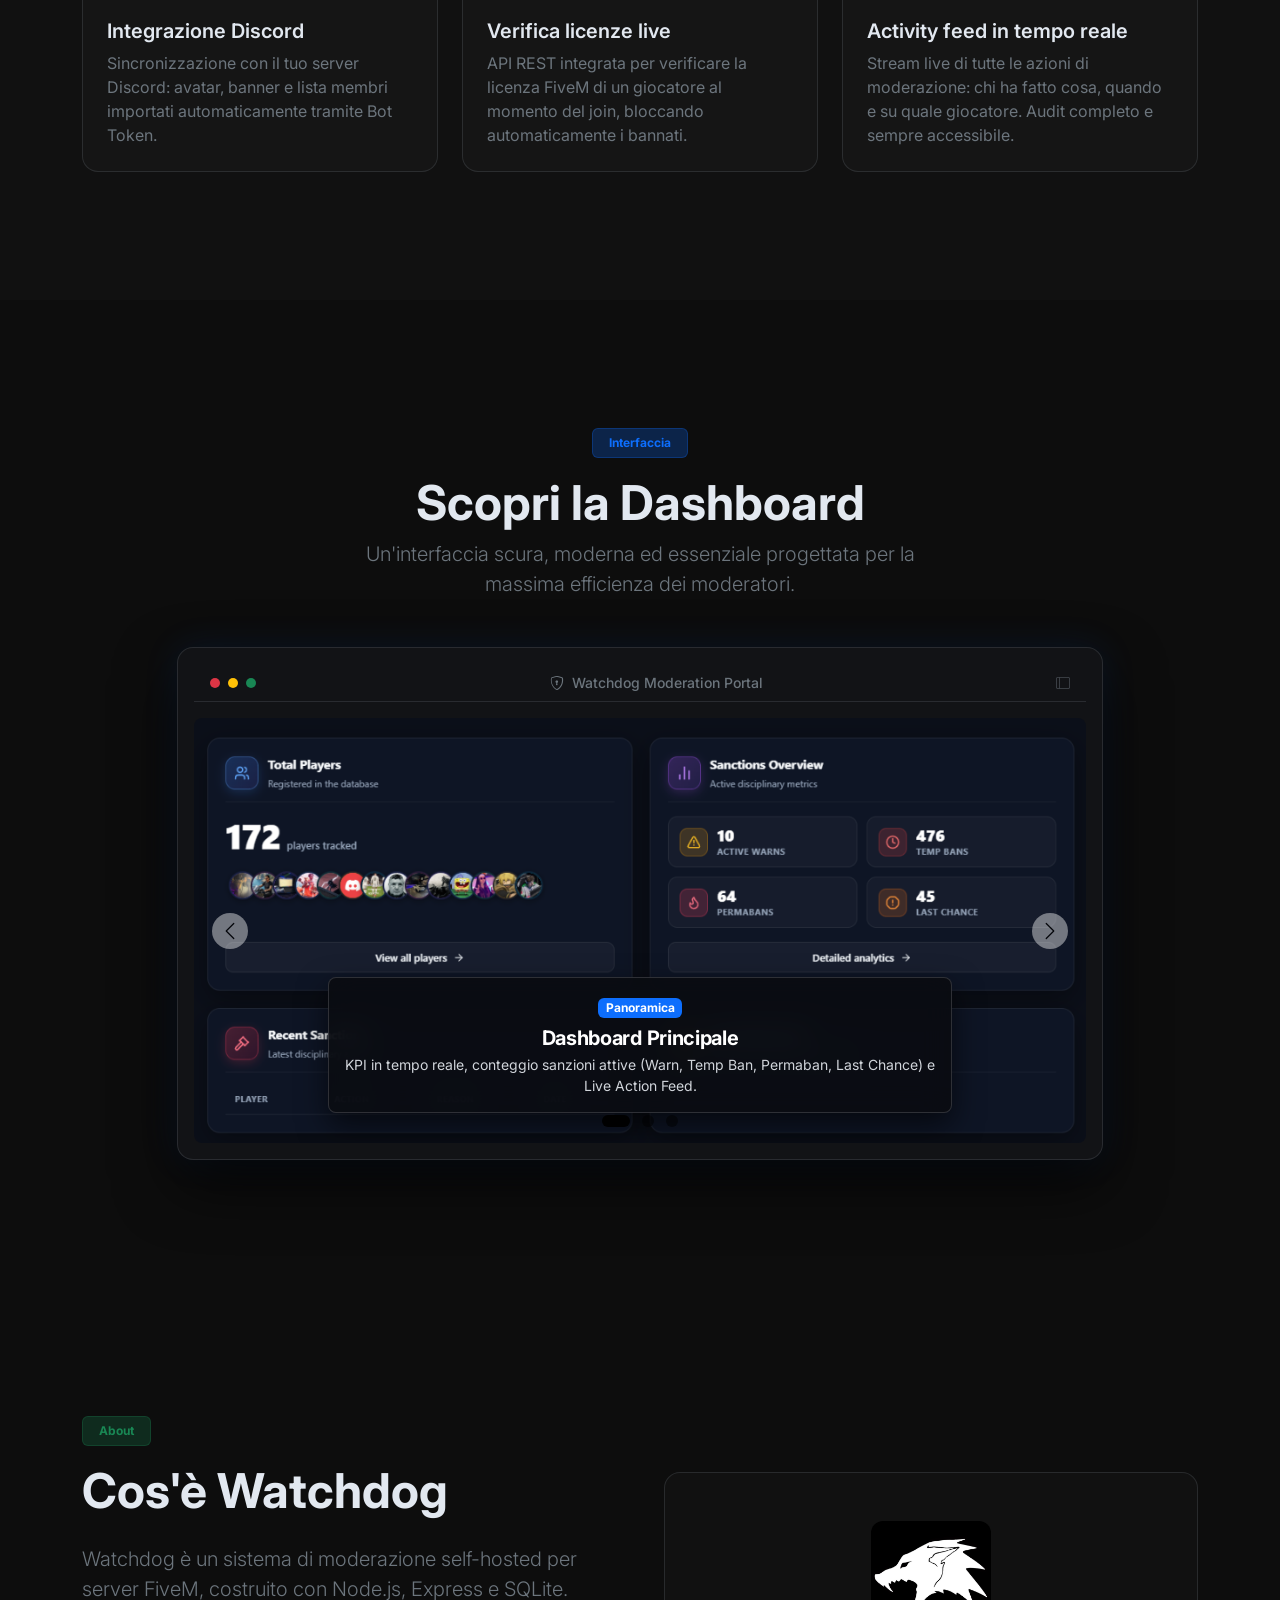
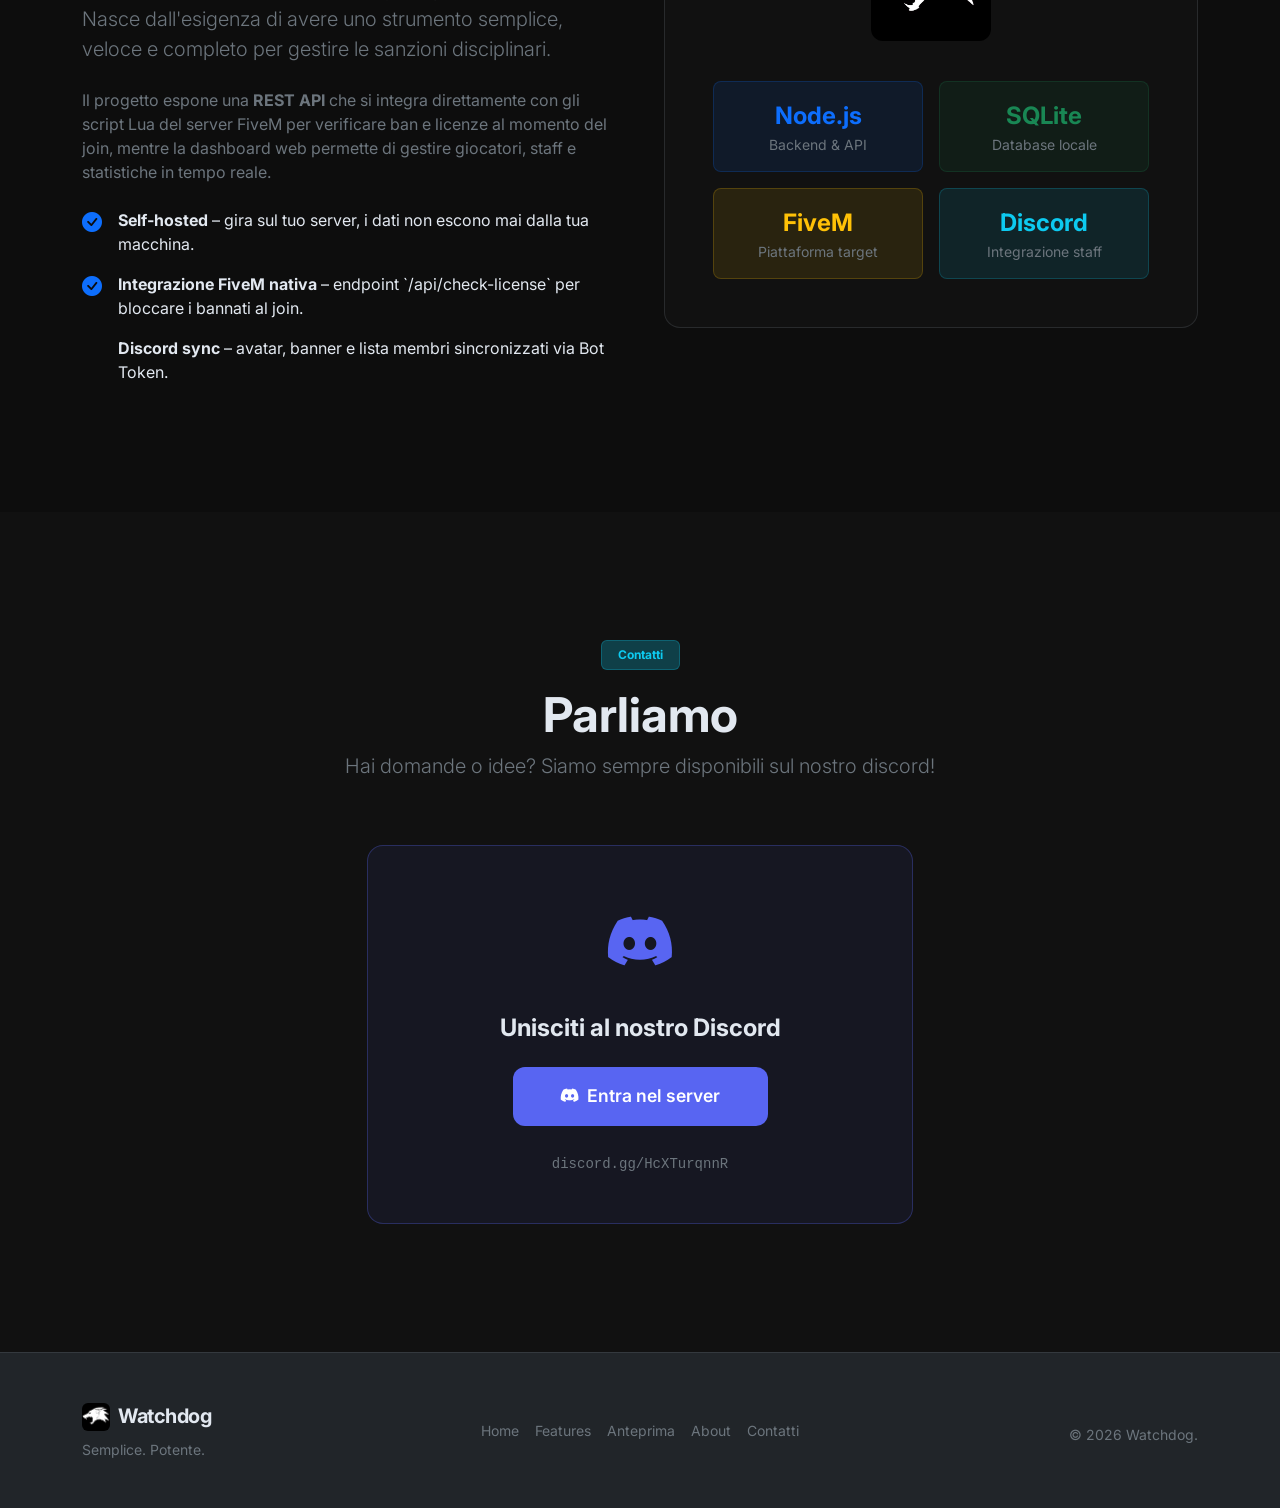
==== commit 238a5ab7: "Fix carousel caption typography and contrast: pure white headers and glassmorphic card" ====
--- a/index.html
+++ b/index.html
@@ -192,7 +192,7 @@
                   <img src="assets/img/preview-dashboard.png" class="d-block w-100 carousel-img" alt="Watchdog Overview Dashboard">
                   <div class="carousel-caption d-none d-md-block p-3 rounded-3">
                     <span class="badge bg-primary mb-1">Panoramica</span>
-                    <h5 class="fw-bold mb-1">Dashboard Principale</h5>
+                    <h5 class="fw-bold text-white mb-1">Dashboard Principale</h5>
                     <p class="small text-light mb-0">KPI in tempo reale, conteggio sanzioni attive (Warn, Temp Ban, Permaban, Last Chance) e Live Action Feed.</p>
                   </div>
                 </div>
@@ -202,7 +202,7 @@
                   <img src="assets/img/preview-stats.png" class="d-block w-100 carousel-img" alt="Watchdog Statistics and Trends">
                   <div class="carousel-caption d-none d-md-block p-3 rounded-3">
                     <span class="badge bg-success mb-1">Analytics</span>
-                    <h5 class="fw-bold mb-1">Trend & Statistiche Avanzate</h5>
+                    <h5 class="fw-bold text-white mb-1">Trend & Statistiche Avanzate</h5>
                     <p class="small text-light mb-0">Grafici interattivi con serie temporali per data, distribuzione tipologie e analisi forense del server.</p>
                   </div>
                 </div>
@@ -212,7 +212,7 @@
                   <img src="assets/img/preview-players.png" class="d-block w-100 carousel-img" alt="Watchdog Players Database">
                   <div class="carousel-caption d-none d-md-block p-3 rounded-3">
                     <span class="badge bg-info mb-1">Gestione</span>
-                    <h5 class="fw-bold mb-1">Database Giocatori Completo</h5>
+                    <h5 class="fw-bold text-white mb-1">Database Giocatori Completo</h5>
                     <p class="small text-light mb-0">Ricerca rapida per username o Discord ID, filtri per stato disciplinare e accesso rapido alle azioni.</p>
                   </div>
                 </div>
--- a/assets/css/style.css
+++ b/assets/css/style.css
@@ -206,13 +206,26 @@
 }
 
 .carousel-caption {
-  background: rgba(13, 15, 20, 0.82);
-  backdrop-filter: blur(12px);
-  -webkit-backdrop-filter: blur(12px);
-  border: 1px solid rgba(255, 255, 255, 0.1);
-  bottom: 24px;
-  max-width: 80%;
+  background: rgba(10, 12, 18, 0.92);
+  backdrop-filter: blur(14px);
+  -webkit-backdrop-filter: blur(14px);
+  border: 1px solid rgba(255, 255, 255, 0.15);
+  box-shadow: 0 12px 30px rgba(0, 0, 0, 0.6);
+  bottom: 30px;
+  max-width: 650px;
   margin: 0 auto;
+  color: #ffffff !important;
+}
+
+.carousel-caption h5 {
+  color: #ffffff !important;
+  font-weight: 700;
+  letter-spacing: -0.3px;
+  margin-top: 4px;
+}
+
+.carousel-caption p {
+  color: #d1d5db !important;
 }
 
 .carousel-indicators [data-bs-target] {
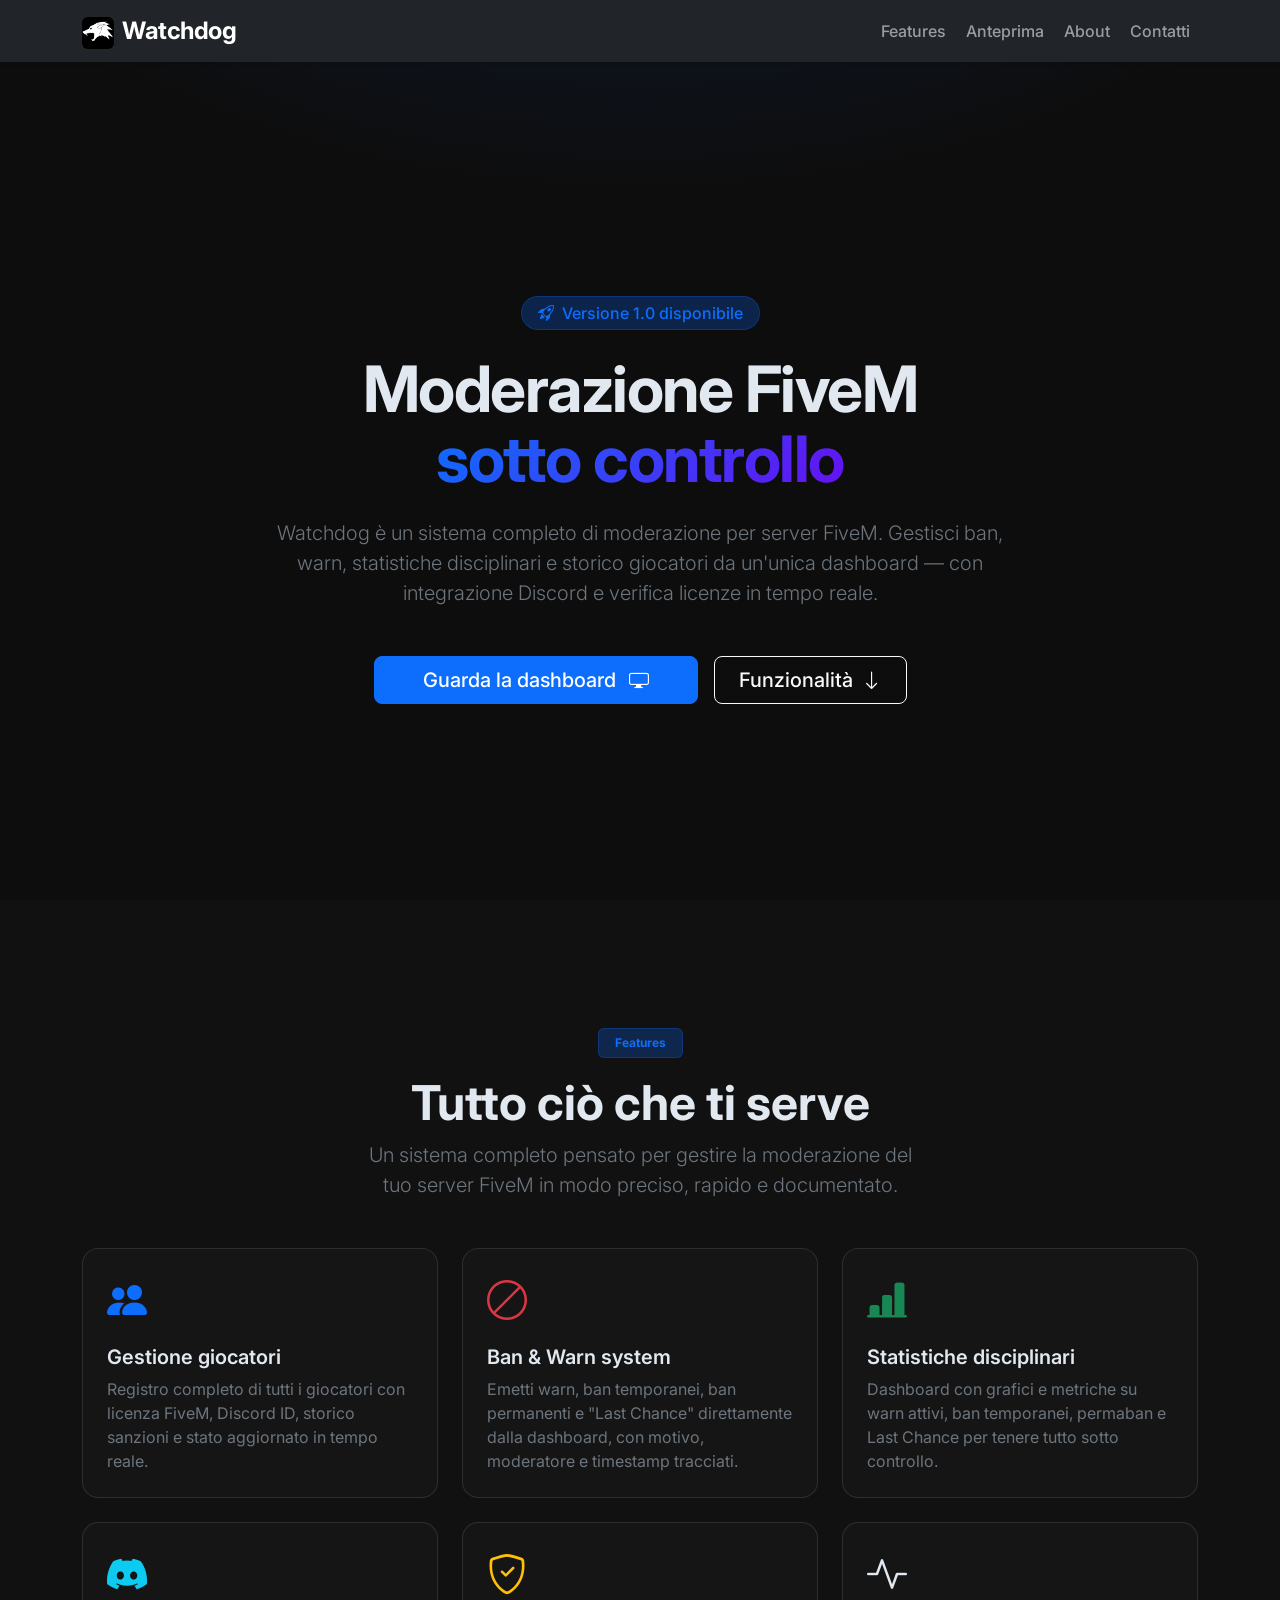
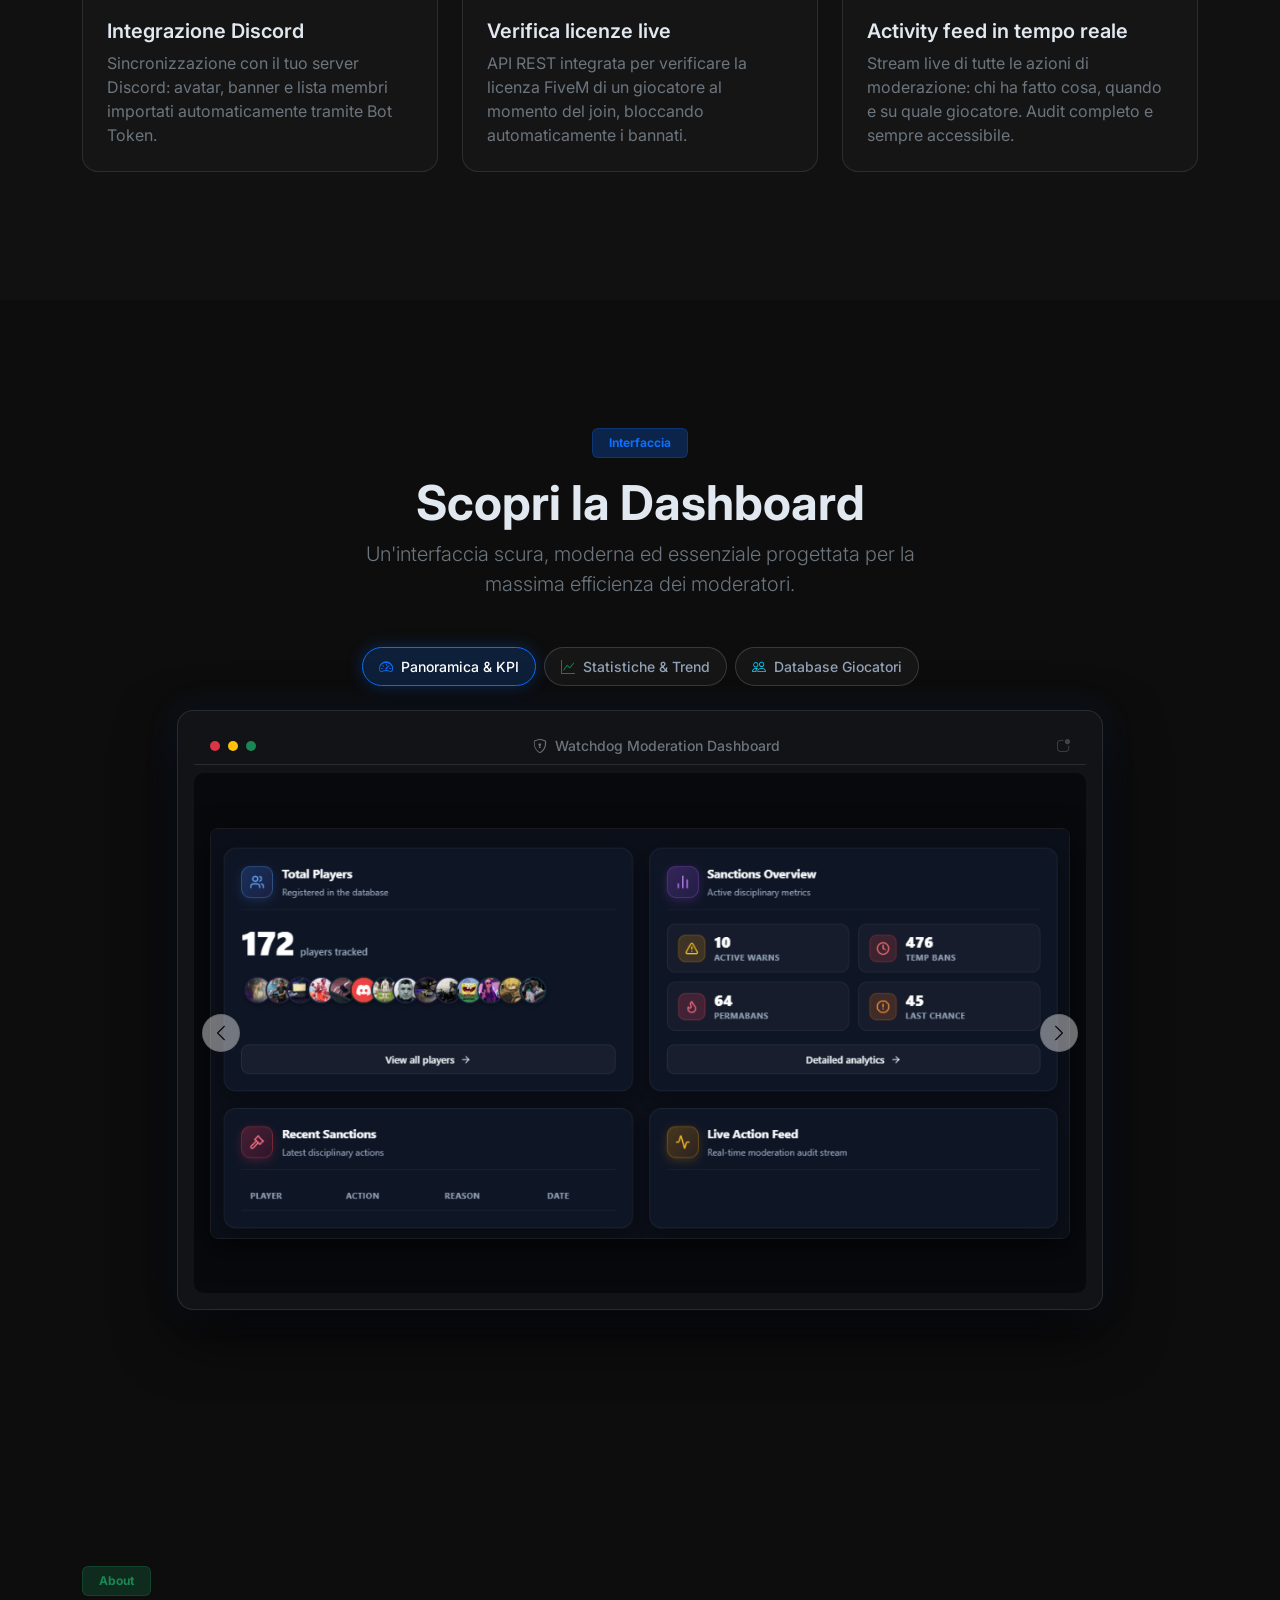
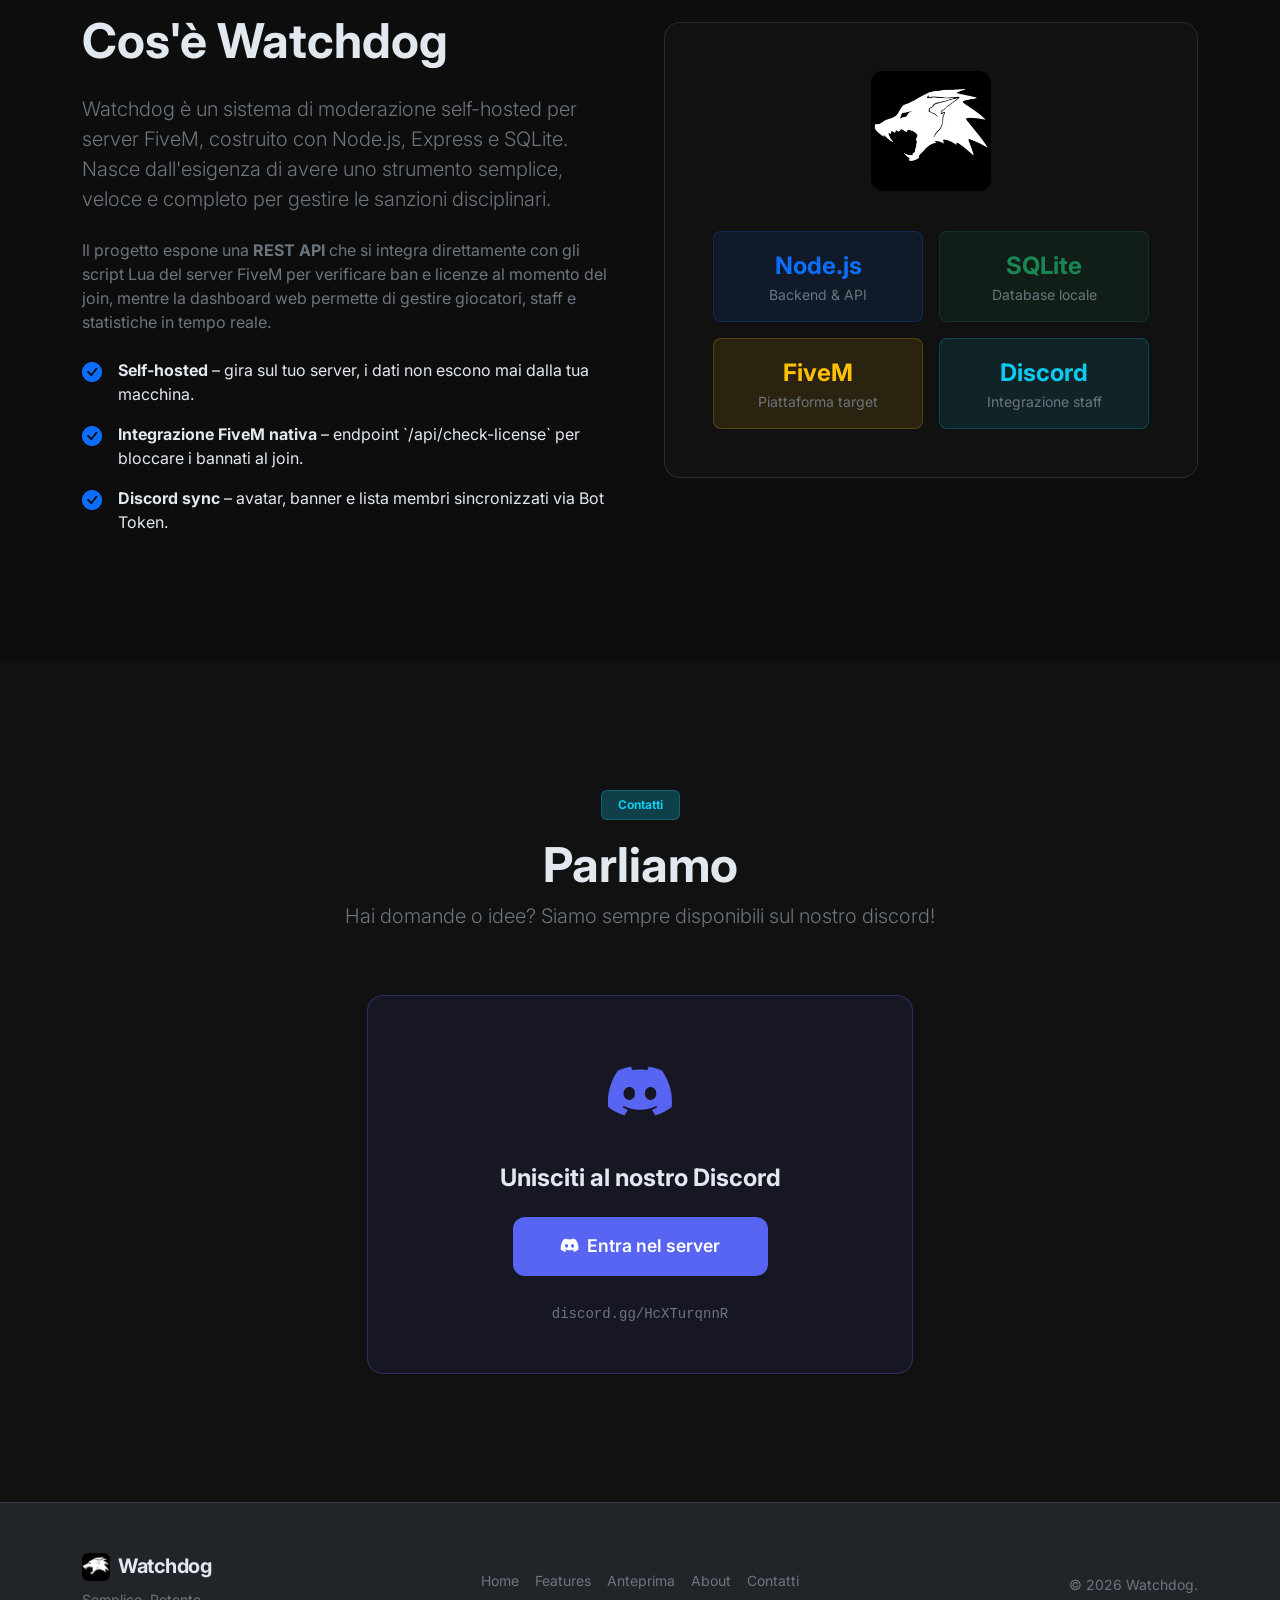
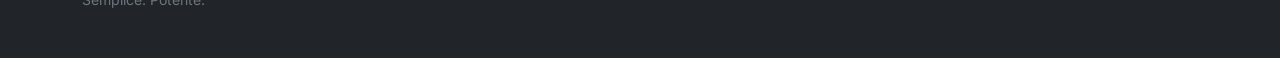
==== commit 90722f8c: "Redesign carousel: clean border frame, uniform screenshot viewport, remove overlaid captions and add" ====
--- a/index.html
+++ b/index.html
@@ -158,62 +158,59 @@
         <p class="text-secondary lead col-lg-6 mx-auto">Un'interfaccia scura, moderna ed essenziale progettata per la massima efficienza dei moderatori.</p>
       </div>
 
+      <!-- Tab buttons for carousel control -->
+      <div class="d-flex flex-wrap justify-content-center gap-2 mb-4">
+        <button type="button" class="btn btn-outline-secondary btn-sm px-3 py-2 rounded-pill preview-tab-btn active" data-bs-target="#watchdogCarousel" data-bs-slide-to="0">
+          <i class="bi bi-speedometer2 me-1 text-primary"></i> Panoramica & KPI
+        </button>
+        <button type="button" class="btn btn-outline-secondary btn-sm px-3 py-2 rounded-pill preview-tab-btn" data-bs-target="#watchdogCarousel" data-bs-slide-to="1">
+          <i class="bi bi-graph-up me-1 text-success"></i> Statistiche & Trend
+        </button>
+        <button type="button" class="btn btn-outline-secondary btn-sm px-3 py-2 rounded-pill preview-tab-btn" data-bs-target="#watchdogCarousel" data-bs-slide-to="2">
+          <i class="bi bi-people me-1 text-info"></i> Database Giocatori
+        </button>
+      </div>
+
       <div class="row justify-content-center">
         <div class="col-lg-11 col-xl-10">
           <div class="carousel-window-frame p-2 p-md-3 rounded-4 border border-secondary border-opacity-25 bg-dark">
             <!-- Window header bar -->
-            <div class="d-flex align-items-center justify-content-between px-3 py-2 border-bottom border-secondary border-opacity-25 mb-3">
+            <div class="d-flex align-items-center justify-content-between px-3 py-2 border-bottom border-secondary border-opacity-25 mb-2">
               <div class="d-flex gap-2">
                 <span class="window-dot bg-danger"></span>
                 <span class="window-dot bg-warning"></span>
                 <span class="window-dot bg-success"></span>
               </div>
               <div class="small text-secondary fw-medium">
-                <i class="bi bi-shield-lock me-1"></i> Watchdog Moderation Portal
+                <i class="bi bi-shield-lock me-1"></i> Watchdog Moderation Dashboard
               </div>
               <div class="text-secondary small opacity-50">
-                <i class="bi bi-layout-sidebar"></i>
+                <i class="bi bi-app-indicator"></i>
               </div>
             </div>
 
             <!-- Carousel -->
             <div id="watchdogCarousel" class="carousel slide carousel-fade" data-bs-ride="carousel" data-bs-interval="4500">
-              <!-- Indicators -->
-              <div class="carousel-indicators">
-                <button type="button" data-bs-target="#watchdogCarousel" data-bs-slide-to="0" class="active" aria-current="true" aria-label="Dashboard Overview"></button>
-                <button type="button" data-bs-target="#watchdogCarousel" data-bs-slide-to="1" aria-label="Statistiche & Grafici"></button>
-                <button type="button" data-bs-target="#watchdogCarousel" data-bs-slide-to="2" aria-label="Database Giocatori"></button>
-              </div>
-
               <!-- Slides -->
-              <div class="carousel-inner rounded-3 overflow-hidden">
+              <div class="carousel-inner rounded-3">
                 <!-- Slide 1 -->
                 <div class="carousel-item active">
-                  <img src="assets/img/preview-dashboard.png" class="d-block w-100 carousel-img" alt="Watchdog Overview Dashboard">
-                  <div class="carousel-caption d-none d-md-block p-3 rounded-3">
-                    <span class="badge bg-primary mb-1">Panoramica</span>
-                    <h5 class="fw-bold text-white mb-1">Dashboard Principale</h5>
-                    <p class="small text-light mb-0">KPI in tempo reale, conteggio sanzioni attive (Warn, Temp Ban, Permaban, Last Chance) e Live Action Feed.</p>
+                  <div class="carousel-slide-wrapper">
+                    <img src="assets/img/preview-dashboard.png" class="carousel-preview-img" alt="Watchdog Overview Dashboard">
                   </div>
                 </div>
 
                 <!-- Slide 2 -->
                 <div class="carousel-item">
-                  <img src="assets/img/preview-stats.png" class="d-block w-100 carousel-img" alt="Watchdog Statistics and Trends">
-                  <div class="carousel-caption d-none d-md-block p-3 rounded-3">
-                    <span class="badge bg-success mb-1">Analytics</span>
-                    <h5 class="fw-bold text-white mb-1">Trend & Statistiche Avanzate</h5>
-                    <p class="small text-light mb-0">Grafici interattivi con serie temporali per data, distribuzione tipologie e analisi forense del server.</p>
+                  <div class="carousel-slide-wrapper">
+                    <img src="assets/img/preview-stats.png" class="carousel-preview-img" alt="Watchdog Statistics and Trends">
                   </div>
                 </div>
 
                 <!-- Slide 3 -->
                 <div class="carousel-item">
-                  <img src="assets/img/preview-players.png" class="d-block w-100 carousel-img" alt="Watchdog Players Database">
-                  <div class="carousel-caption d-none d-md-block p-3 rounded-3">
-                    <span class="badge bg-info mb-1">Gestione</span>
-                    <h5 class="fw-bold text-white mb-1">Database Giocatori Completo</h5>
-                    <p class="small text-light mb-0">Ricerca rapida per username o Discord ID, filtri per stato disciplinare e accesso rapido alle azioni.</p>
+                  <div class="carousel-slide-wrapper">
+                    <img src="assets/img/preview-players.png" class="carousel-preview-img" alt="Watchdog Players Database">
                   </div>
                 </div>
               </div>
--- a/assets/css/style.css
+++ b/assets/css/style.css
@@ -196,58 +196,56 @@
   display: inline-block;
 }
 
-.carousel-img {
-  width: 100%;
+/* ---- Preview Tab Buttons ---- */
+.preview-tab-btn {
+  background: rgba(255, 255, 255, 0.04);
+  border-color: rgba(255, 255, 255, 0.15);
+  color: #94a3b8;
+  font-weight: 500;
+  transition: all 0.25s ease;
+}
+
+.preview-tab-btn:hover {
+  background: rgba(255, 255, 255, 0.08);
+  border-color: rgba(255, 255, 255, 0.3);
+  color: #f1f5f9;
+}
+
+.preview-tab-btn.active {
+  background: rgba(13, 110, 253, 0.18) !important;
+  border-color: #0d6efd !important;
+  color: #ffffff !important;
+  box-shadow: 0 0 16px rgba(13, 110, 253, 0.3);
+}
+
+/* ---- Uniform Carousel Viewport ---- */
+.carousel-slide-wrapper {
+  height: 520px;
+  display: flex;
+  align-items: center;
+  justify-content: center;
+  background: #08090d;
+  border-radius: 10px;
+  padding: 16px;
+  overflow: hidden;
+}
+
+.carousel-preview-img {
+  max-width: 100%;
+  max-height: 100%;
+  width: auto;
   height: auto;
-  max-height: 580px;
-  object-fit: cover;
-  object-position: top center;
-  background-color: #0b0c0e;
-}
-
-.carousel-caption {
-  background: rgba(10, 12, 18, 0.92);
-  backdrop-filter: blur(14px);
-  -webkit-backdrop-filter: blur(14px);
-  border: 1px solid rgba(255, 255, 255, 0.15);
-  box-shadow: 0 12px 30px rgba(0, 0, 0, 0.6);
-  bottom: 30px;
-  max-width: 650px;
-  margin: 0 auto;
-  color: #ffffff !important;
-}
-
-.carousel-caption h5 {
-  color: #ffffff !important;
-  font-weight: 700;
-  letter-spacing: -0.3px;
-  margin-top: 4px;
-}
-
-.carousel-caption p {
-  color: #d1d5db !important;
-}
-
-.carousel-indicators [data-bs-target] {
-  width: 12px;
-  height: 12px;
-  border-radius: 50%;
-  margin: 0 6px;
-  background-color: rgba(255, 255, 255, 0.4);
-  border: none;
-  transition: all 0.3s ease;
-}
-
-.carousel-indicators .active {
-  width: 28px;
-  border-radius: 6px;
-  background-color: #0d6efd;
+  object-fit: contain;
+  border-radius: 8px;
+  border: 1px solid rgba(255, 255, 255, 0.08);
+  box-shadow: 0 10px 30px rgba(0, 0, 0, 0.6);
+  transition: transform 0.3s ease;
 }
 
 .carousel-control-prev,
 .carousel-control-next {
-  width: 8%;
-  opacity: 0.7;
+  width: 6%;
+  opacity: 0.6;
   transition: opacity 0.2s ease;
 }
 
@@ -258,10 +256,11 @@
 
 .carousel-control-prev-icon,
 .carousel-control-next-icon {
-  background-color: rgba(0, 0, 0, 0.6);
+  background-color: rgba(0, 0, 0, 0.7);
   border-radius: 50%;
   padding: 18px;
-  background-size: 55%;
+  background-size: 50%;
+  border: 1px solid rgba(255, 255, 255, 0.1);
 }
 
 /* ---- Responsive tweaks ---- */
@@ -273,8 +272,9 @@
   :root {
     --section-py: 3rem;
   }
-  .carousel-img {
-    max-height: 280px;
+  .carousel-slide-wrapper {
+    height: 280px;
+    padding: 8px;
   }
 }
 
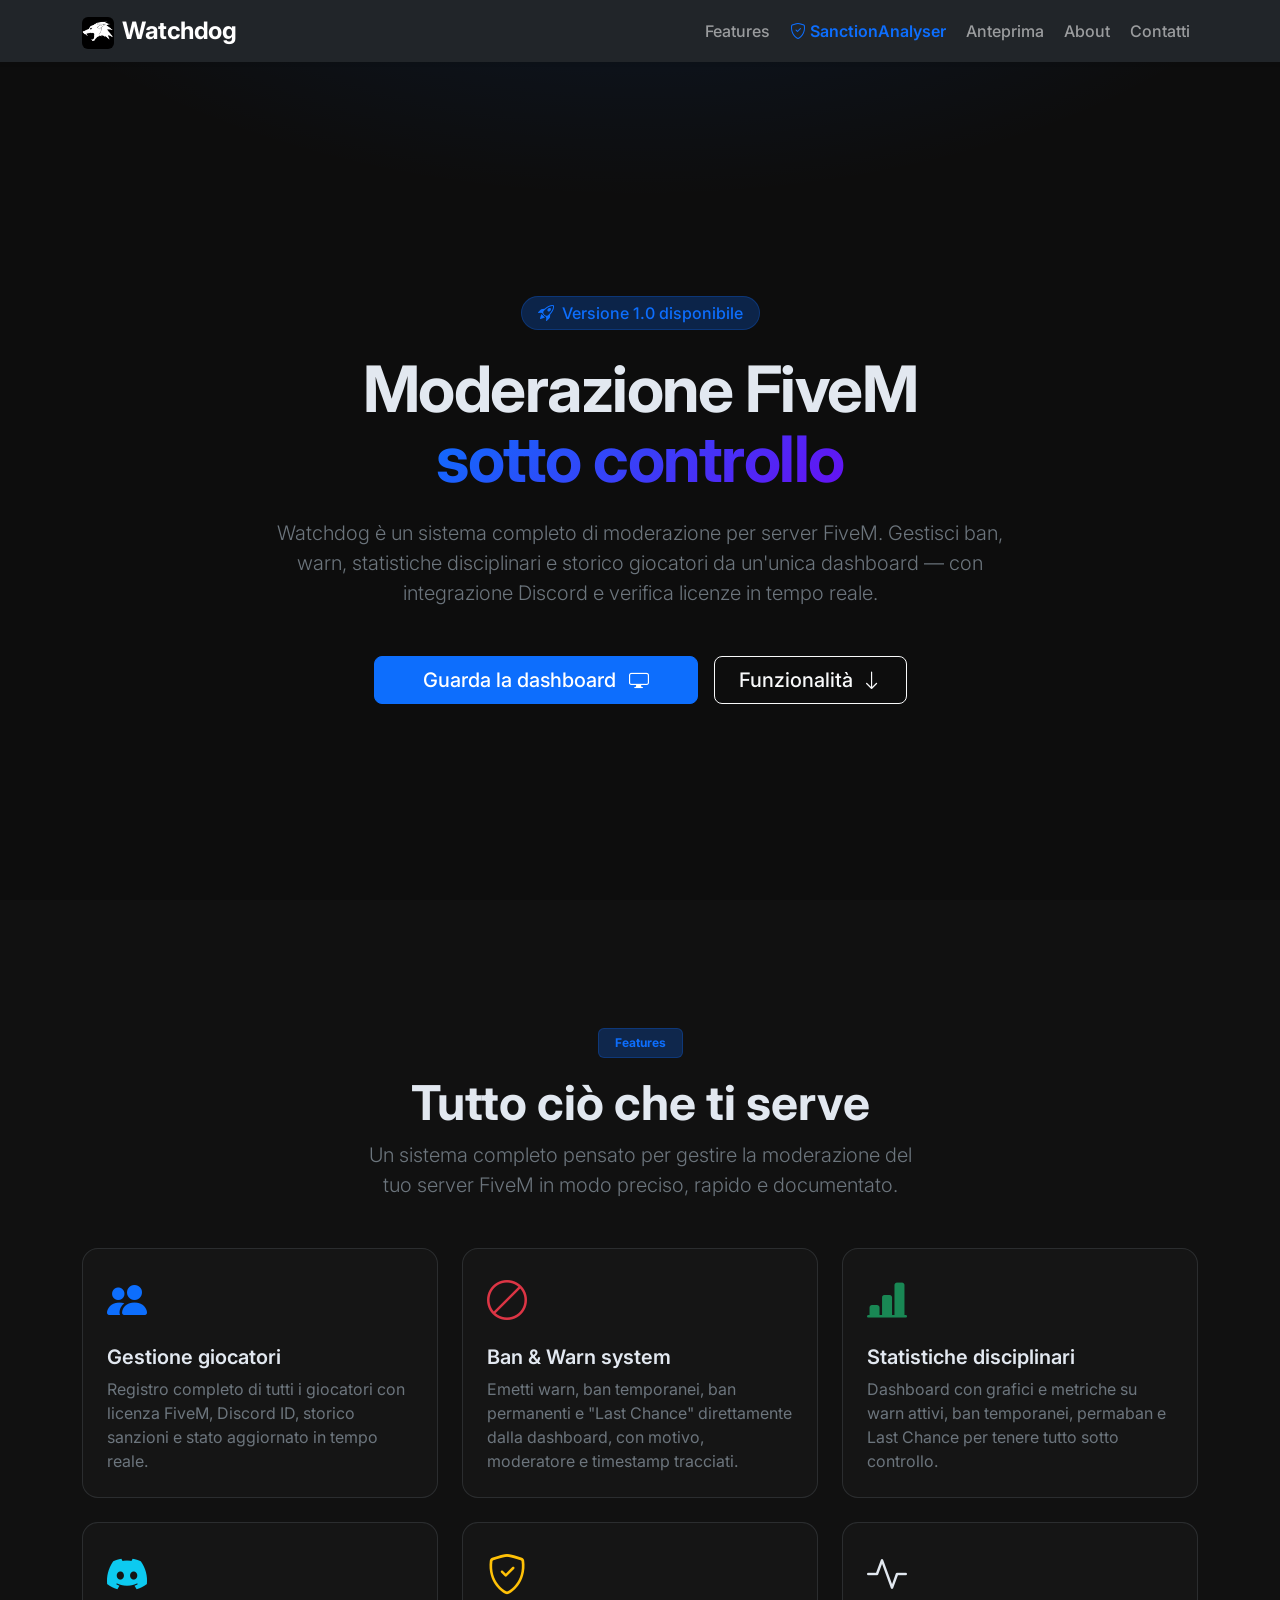
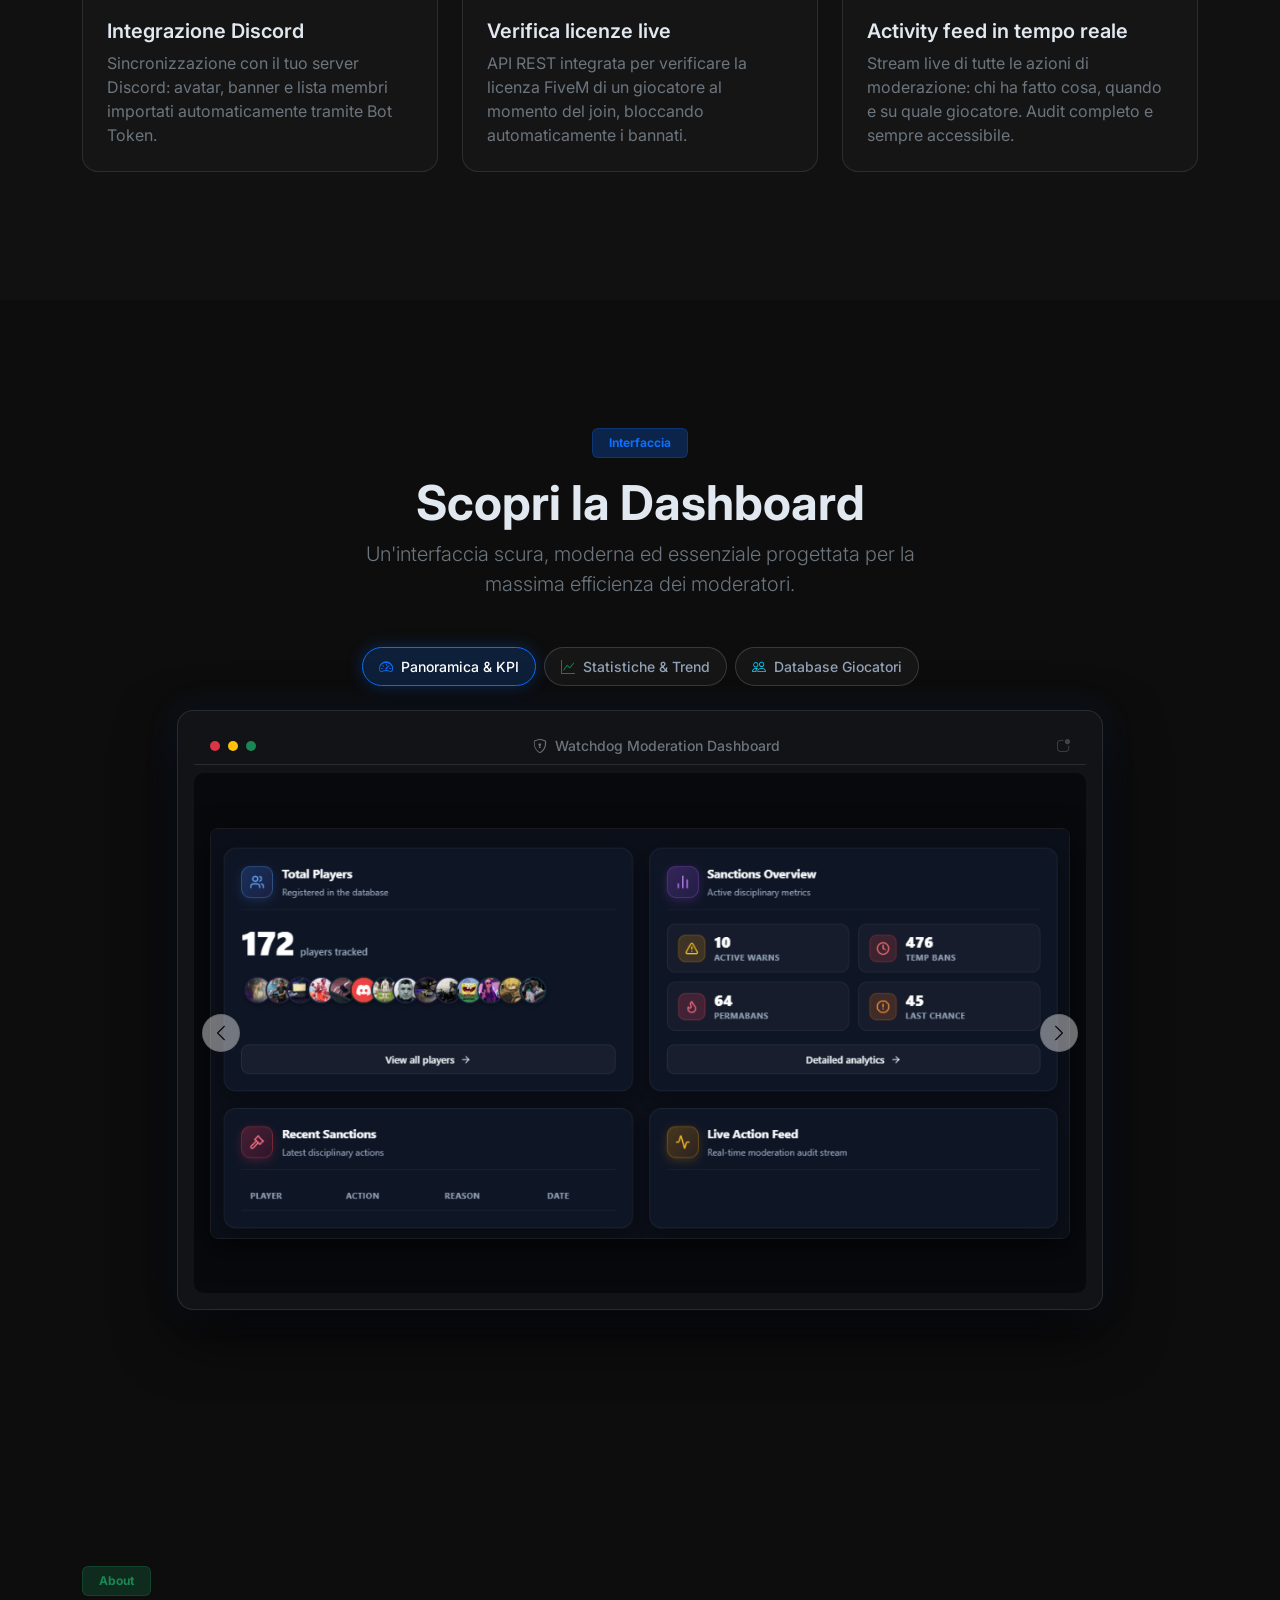
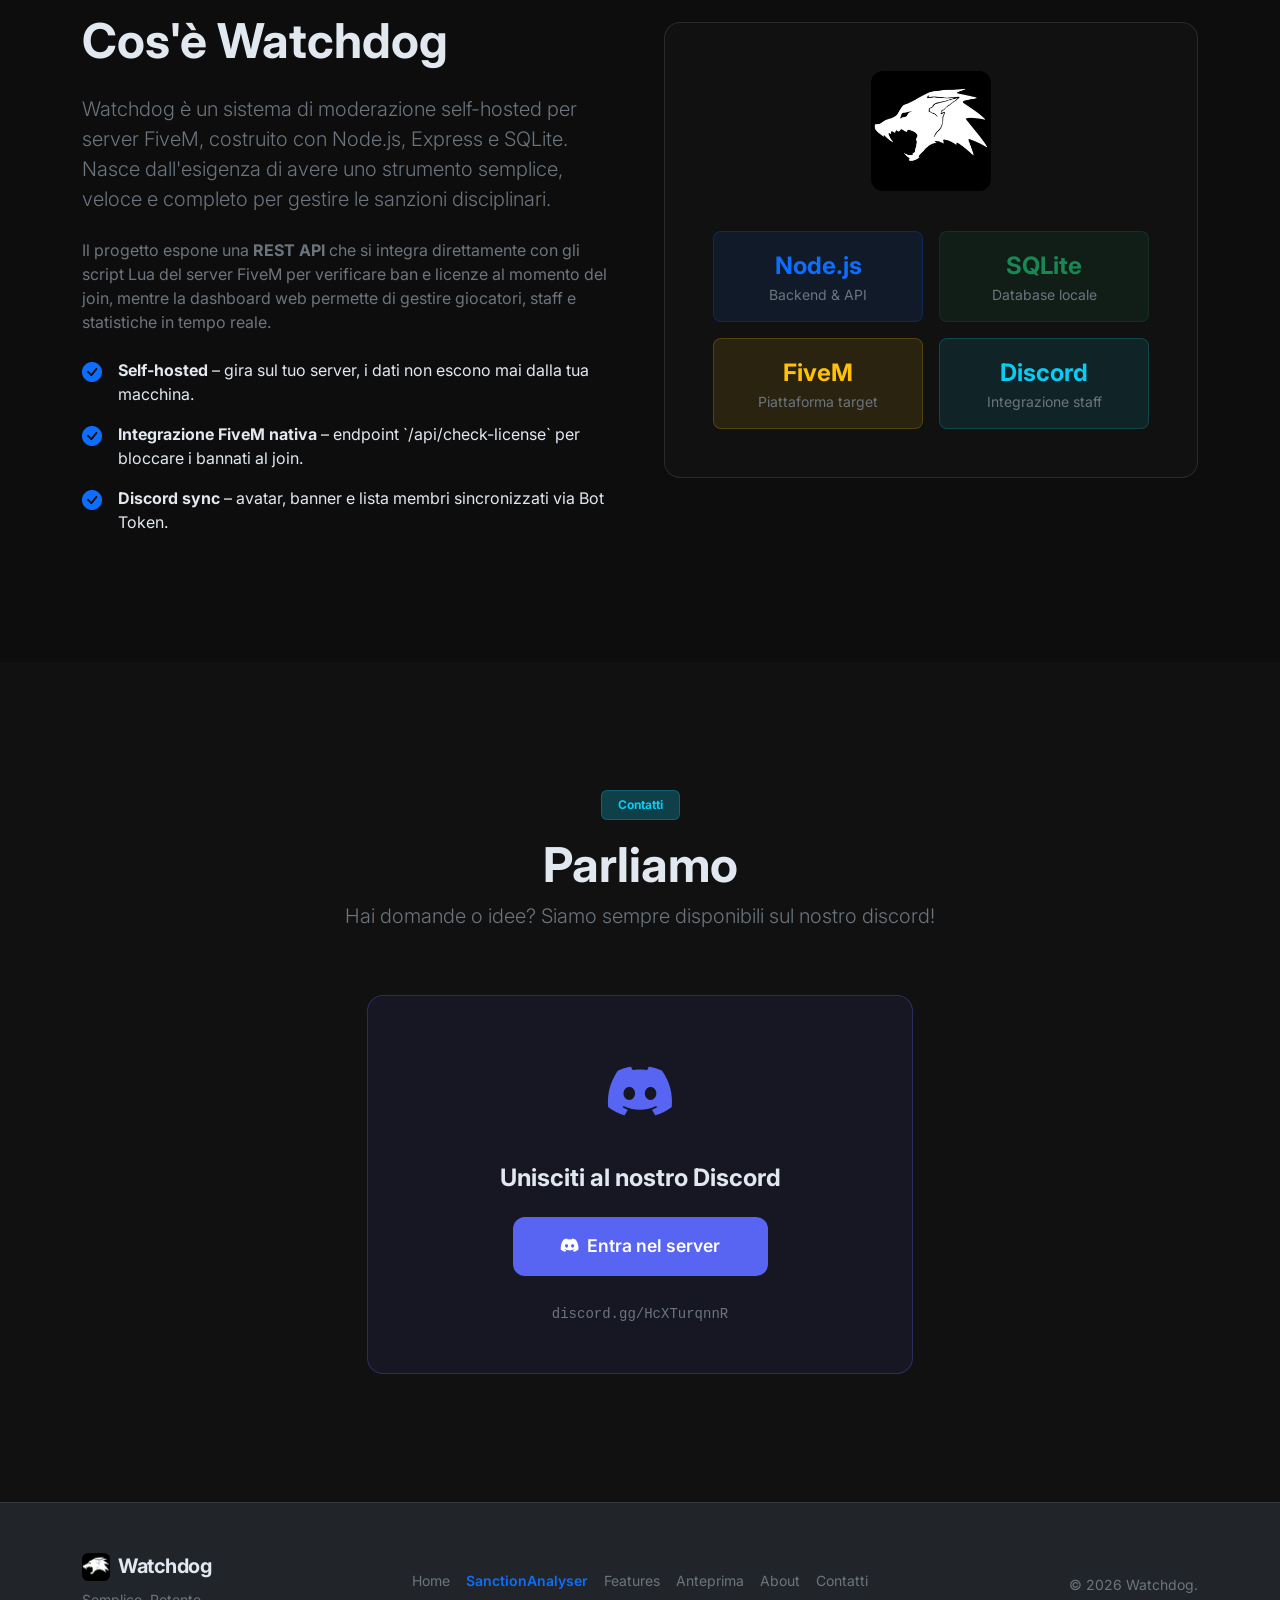
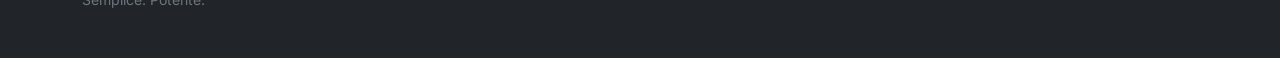
==== commit ab1d7ecc: "Aggiunta pagina SanctionAnalyser con architettura e funzionamento SaaS" ====
--- a/index.html
+++ b/index.html
@@ -42,8 +42,9 @@
         <span class="navbar-toggler-icon"></span>
       </button>
       <div class="collapse navbar-collapse" id="navbarNav">
-        <ul class="navbar-nav ms-auto gap-1">
+        <ul class="navbar-nav ms-auto gap-1 align-items-lg-center">
           <li class="nav-item"><a class="nav-link" href="#features">Features</a></li>
+          <li class="nav-item"><a class="nav-link text-primary fw-semibold" href="sanction-analyser.html"><i class="bi bi-shield-check me-1"></i>SanctionAnalyser</a></li>
           <li class="nav-item"><a class="nav-link" href="#preview">Anteprima</a></li>
           <li class="nav-item"><a class="nav-link" href="#about">About</a></li>
           <li class="nav-item"><a class="nav-link" href="#contact">Contatti</a></li>
@@ -350,6 +351,7 @@
         <div class="col-md-4 text-center mb-3 mb-md-0">
           <div class="d-flex gap-3 justify-content-center">
             <a href="#hero" class="text-secondary text-decoration-none small hover-primary">Home</a>
+            <a href="sanction-analyser.html" class="text-primary text-decoration-none small fw-semibold">SanctionAnalyser</a>
             <a href="#features" class="text-secondary text-decoration-none small">Features</a>
             <a href="#preview" class="text-secondary text-decoration-none small">Anteprima</a>
             <a href="#about" class="text-secondary text-decoration-none small">About</a>
